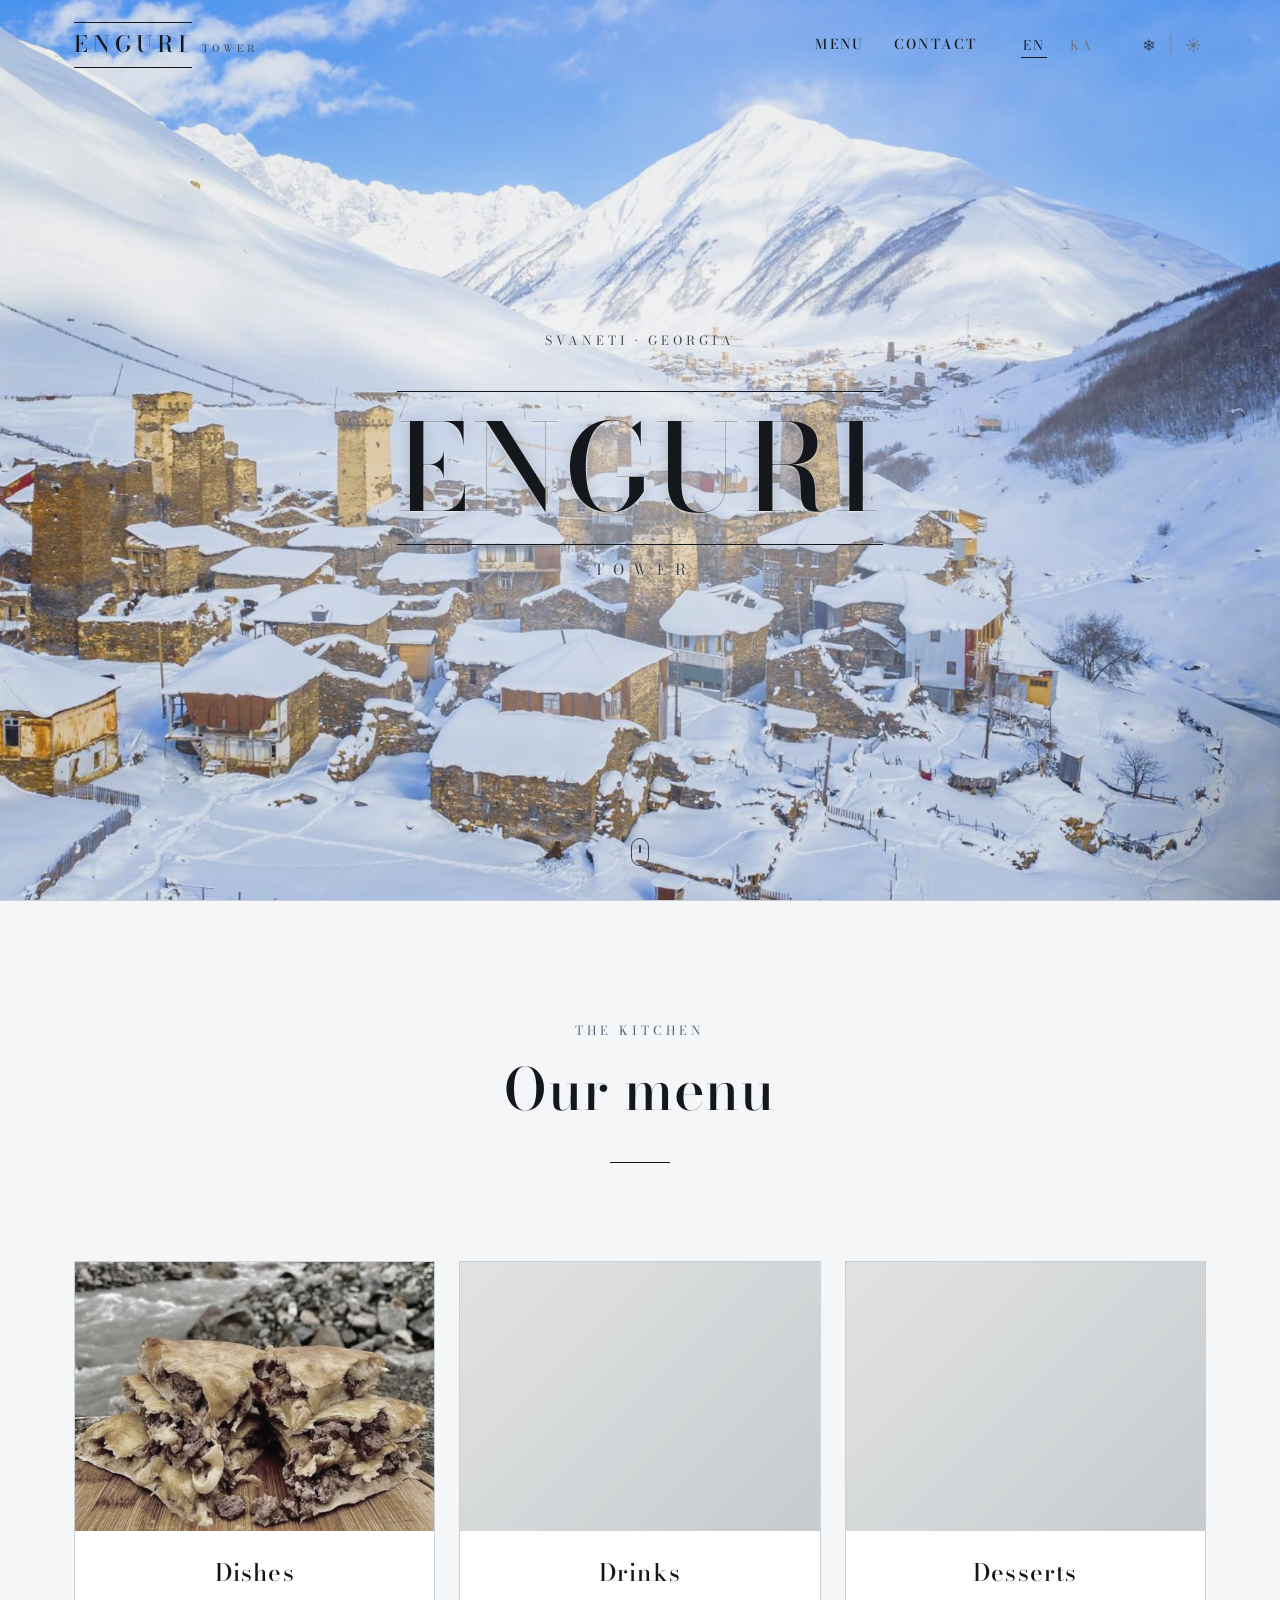
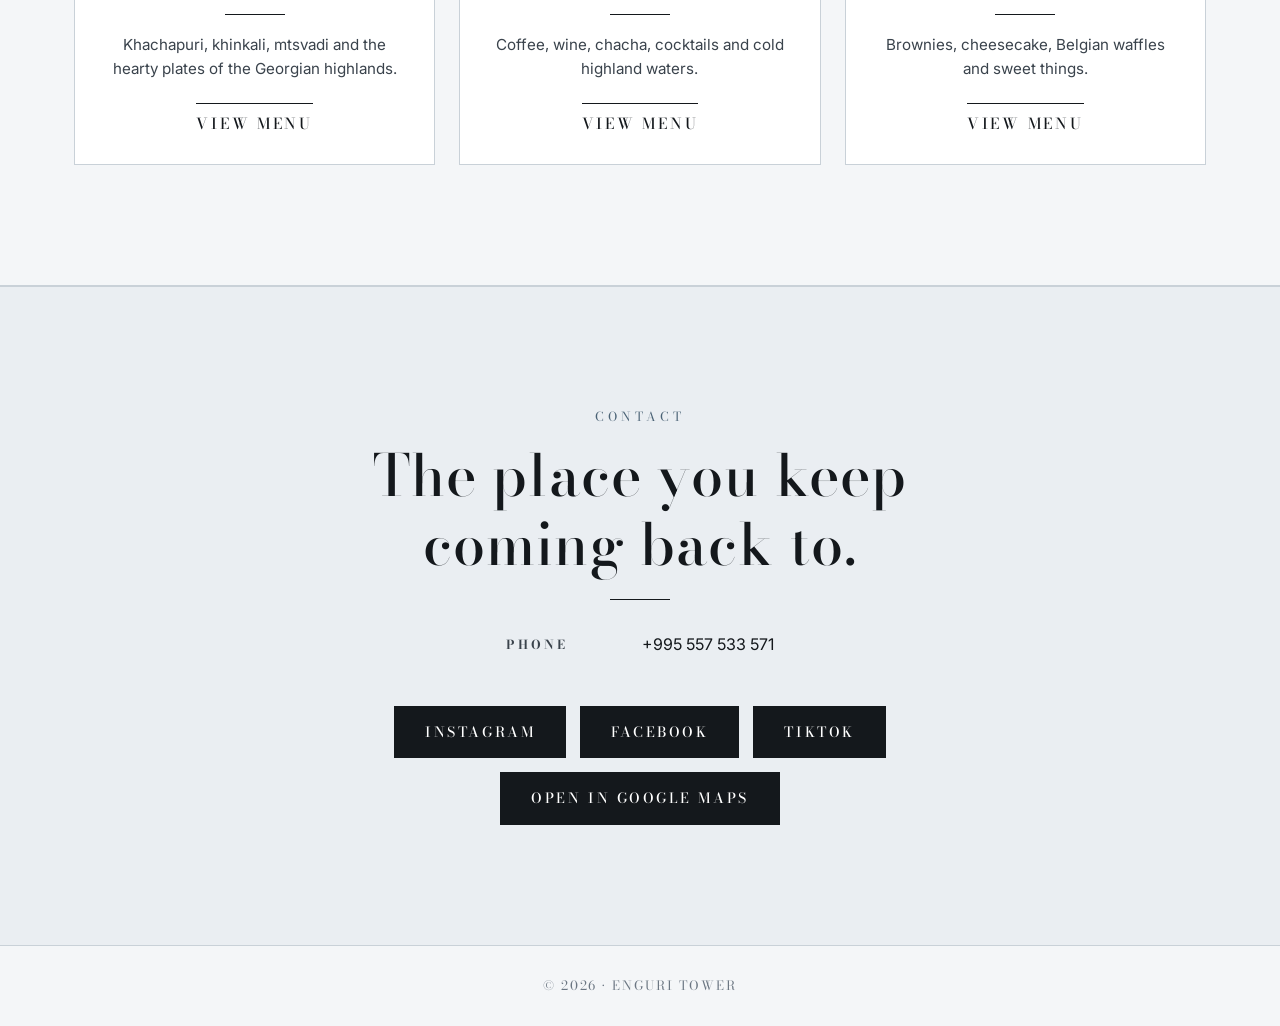
==== index.html @ 245239c9 "Add files via upload" ====
<!DOCTYPE html>
<html lang="en">
  <head>
    <meta charset="UTF-8" />
    <meta name="viewport" content="width=device-width, initial-scale=1.0" />
    <meta
      name="description"
      content="Enguri Tower - Cuisine of the Georgian highlands."
    />
    <title>Enguri Tower | Cuisine of the Highlands</title>
    <link rel="preconnect" href="https://fonts.googleapis.com" />
    <link rel="preconnect" href="https://fonts.gstatic.com" crossorigin />
    <link
      href="https://fonts.googleapis.com/css2?family=Bodoni+Moda:ital,wght@0,400;0,500;0,600;0,700;0,800;1,400&family=Inter:wght@300;400;500&family=Noto+Sans+Georgian:wght@300;400;500;600&display=swap"
      rel="stylesheet"
    />
    <link rel="stylesheet" href="styles.css" />
  </head>
  <body>
    <header class="navbar" id="navbar">
      <div class="nav-container">
        <a href="#home" class="brand">
          <span class="brand-name">ENGURI</span>
          <span class="brand-sub">TOWER</span>
        </a>

        <nav class="nav-links" id="navLinks">
          <a href="#menu">
            <span class="lang-en">Menu</span>
            <span class="lang-ka">მენიუ</span>
          </a>
          <a href="#contact">
            <span class="lang-en">Contact</span>
            <span class="lang-ka">კონტაქტი</span>
          </a>
          <div class="lang-toggle" role="group" aria-label="Language">
            <button class="lang-btn active" data-lang="en" aria-pressed="true">EN</button>
            <span class="lang-sep">|</span>
            <button class="lang-btn" data-lang="ka" aria-pressed="false">KA</button>
          </div>
          <div class="season-toggle" role="group" aria-label="Season">
            <button class="season-btn active" data-season="winter" aria-pressed="true" title="Winter" aria-label="Winter">&#10052;</button>
            <span class="lang-sep">|</span>
            <button class="season-btn" data-season="summer" aria-pressed="false" title="Summer" aria-label="Summer">&#9728;</button>
          </div>
        </nav>

        <button
          class="nav-toggle"
          id="navToggle"
          aria-label="Toggle navigation"
          aria-expanded="false"
        >
          <span></span>
          <span></span>
          <span></span>
        </button>
      </div>
    </header>

    <main>
      <section class="hero" id="home">
        <div class="hero-overlay"></div>
        <div class="snow-field" id="snowField" aria-hidden="true"></div>

        <div class="hero-content">
          <p class="eyebrow">
            <span class="lang-en">Svaneti &middot; Georgia</span>
            <span class="lang-ka">სვანეთი &middot; საქართველო</span>
          </p>
          <h1 class="hero-title">ENGURI</h1>
          <span class="hero-sub-label">TOWER</span>
        </div>
        <a href="#menu" class="scroll-indicator" aria-label="Scroll down">
          <span></span>
        </a>
      </section>

      <section class="menu" id="menu">
        <div class="container">
          <div class="section-head">
            <p class="section-eyebrow">
              <span class="lang-en">The Kitchen</span>
              <span class="lang-ka">სამზარეულო</span>
            </p>
            <h2 class="section-title">
              <span class="lang-en">Our menu</span>
              <span class="lang-ka">ჩვენი მენიუ</span>
            </h2>
            <span class="rule"></span>
          </div>

          <div class="dish-grid">
            <a class="dish-card dish-link" href="dishes.html">
              <div class="dish-image dish-dishes" aria-hidden="true"></div>
              <div class="dish-body">
                <h3>
                  <span class="lang-en">Dishes</span>
                  <span class="lang-ka">კერძები</span>
                </h3>
                <span class="rule"></span>
                <p>
                  <span class="lang-en">
                    Khachapuri, khinkali, mtsvadi and the hearty plates of the
                    Georgian highlands.
                  </span>
                  <span class="lang-ka">
                    ხაჭაპური, ხინკალი, მწვადი და ქართული მთიანეთის
                    გემრიელი კერძები.
                  </span>
                </p>
                <span class="dish-price">
                  <span class="lang-en">View Menu</span>
                  <span class="lang-ka">მენიუს ნახვა</span>
                </span>
              </div>
            </a>

            <a class="dish-card dish-link" href="drinks.html">
              <div class="dish-image dish-drinks" aria-hidden="true"></div>
              <div class="dish-body">
                <h3>
                  <span class="lang-en">Drinks</span>
                  <span class="lang-ka">სასმელები</span>
                </h3>
                <span class="rule"></span>
                <p>
                  <span class="lang-en">
                    Coffee, wine, chacha, cocktails and cold highland waters.
                  </span>
                  <span class="lang-ka">
                    ყავა, ღვინო, ჭაჭა, კოქტეილები და ცივი მთის წყლები.
                  </span>
                </p>
                <span class="dish-price">
                  <span class="lang-en">View Menu</span>
                  <span class="lang-ka">მენიუს ნახვა</span>
                </span>
              </div>
            </a>

            <a class="dish-card dish-link" href="desserts.html">
              <div class="dish-image dish-desserts" aria-hidden="true"></div>
              <div class="dish-body">
                <h3>
                  <span class="lang-en">Desserts</span>
                  <span class="lang-ka">დესერტები</span>
                </h3>
                <span class="rule"></span>
                <p>
                  <span class="lang-en">
                    Brownies, cheesecake, Belgian waffles and sweet things.
                  </span>
                  <span class="lang-ka">
                    ბრაუნი, ჩიზქეიქი, ბელგიური ვაფლი და ტკბილი საგანძური.
                  </span>
                </p>
                <span class="dish-price">
                  <span class="lang-en">View Menu</span>
                  <span class="lang-ka">მენიუს ნახვა</span>
                </span>
              </div>
            </a>
          </div>
        </div>
      </section>

      <section class="contact" id="contact">
        <div class="container">
          <div class="contact-info contact-centered">
            <p class="section-eyebrow">
              <span class="lang-en">Contact</span>
              <span class="lang-ka">კონტაქტი</span>
            </p>
            <h2 class="section-title">
              <span class="lang-en">The place you keep coming back to.</span>
              <span class="lang-ka">ადგილი, სადაც ყოველთვის ბრუნდები.</span>
            </h2>
            <span class="rule"></span>
            <ul class="contact-list">
              <li>
                <strong>
                  <span class="lang-en">Phone</span>
                  <span class="lang-ka">ტელეფონი</span>
                </strong>
                <a href="tel:+995557533571">+995 557 533 571</a>
              </li>
            </ul>
            <div class="contact-actions">
              <a
                href="https://www.instagram.com/ushguli_enguri_tower"
                target="_blank"
                rel="noopener"
                class="btn btn-primary"
              >Instagram</a>
              <a
                href="https://www.facebook.com/share/1EehbcJi3u/"
                target="_blank"
                rel="noopener"
                class="btn btn-primary"
              >Facebook</a>
              <a
                href="https://www.tiktok.com/@enguritower"
                target="_blank"
                rel="noopener"
                class="btn btn-primary"
              >TikTok</a>
              <a
                href="https://www.google.com/maps/place/Enguri+Tower/@42.9155616,43.0113449,17z/data=!4m6!3m5!1s0x405bb8790fb25a5d:0x3c9f4476089a1a04!8m2!3d42.9155616!4d43.0113449!16s%2Fg%2F11fxb3dl4j"
                target="_blank"
                rel="noopener"
                class="btn btn-primary"
              >
                <span class="lang-en">Open in Google Maps</span>
                <span class="lang-ka">Google Maps-ზე ნახვა</span>
              </a>
            </div>
          </div>
        </div>
      </section>
    </main>

    <footer class="footer footer-slim">
      <div class="container">
        <div class="footer-bottom">
          <p class="copy">&copy; <span id="year"></span> &middot; Enguri Tower</p>
        </div>
      </div>
    </footer>

    <script src="script.js"></script>
  </body>
</html>
---- styles.css ----
/* ======================================================
   Enguri Tower — Cuisine of the Georgian highlands
   Icy / minimal theme, Bodoni Moda display, Inter body
   ====================================================== */

:root {
  --bg: #f4f6f8;
  --bg-soft: #eaeef2;
  --snow: #ffffff;
  --ink: #14181c;
  --ink-soft: #3a434c;
  --muted: #6b7682;
  --line: #c9d1d8;
  --accent: #4a6275;
  --accent-strong: #2d3e4e;

  --font-display: "Bodoni Moda", "Didot", "Playfair Display",
    Georgia, serif;
  --font-sans: "Inter", system-ui, -apple-system, "Segoe UI", Roboto,
    sans-serif;

  --max-width: 1180px;
  --transition: 0.35s cubic-bezier(0.4, 0, 0.2, 1);
}

/* ---------- Seasonal theme: summer ---------- */
html[data-season="summer"] {
  --bg: #fbf7f2;
  --bg-soft: #f3ead6;
  --ink: #241a14;
  --ink-soft: #4a3a2e;
  --muted: #8a7865;
  --line: #e2d3c1;
  --accent: #c4855a;
  --accent-strong: #8a4a2a;
}

html[data-season="summer"] .hero::before {
  background-image: url("ushguli_Summer.webp");
  filter: saturate(1.4) contrast(1.08) brightness(0.94);
}

html[data-season="summer"] .hero-overlay {
  background: radial-gradient(
    ellipse at center,
    rgba(251, 237, 217, 0.55) 0%,
    rgba(251, 237, 217, 0.1) 70%
  );
}

html[data-season="summer"] .navbar.scrolled {
  background-color: rgba(251, 247, 242, 0.92);
}

html[data-season="summer"] .snow-field {
  display: none;
}

html[data-season="summer"] .dish-image {
  filter: grayscale(20%) contrast(1) saturate(1.05);
}

html[data-season="summer"] .hero-title {
  text-shadow: 0 1px 2px rgba(255, 248, 235, 0.7),
    0 2px 14px rgba(36, 26, 20, 0.2);
}

html[data-season="summer"] .eyebrow,
html[data-season="summer"] .hero-sub-label,
html[data-season="summer"] .hero-subtitle {
  text-shadow: 0 1px 2px rgba(255, 248, 235, 0.75);
}

/* ---------- Base ---------- */
*,
*::before,
*::after {
  box-sizing: border-box;
}

html {
  scroll-behavior: smooth;
  -webkit-text-size-adjust: 100%;
  text-size-adjust: 100%;
}

body {
  margin: 0;
  font-family: var(--font-sans);
  font-size: 16px;
  line-height: 1.6;
  color: var(--ink);
  background-color: var(--bg);
  -webkit-font-smoothing: antialiased;
  -moz-osx-font-smoothing: grayscale;
  overflow-x: hidden;
}

a {
  color: inherit;
  text-decoration: none;
  transition: color var(--transition);
}

img {
  max-width: 100%;
  display: block;
}

button {
  font-family: inherit;
  background: none;
  color: inherit;
}

h1,
h2,
h3,
h4 {
  font-family: var(--font-display);
  font-weight: 500;
  line-height: 1.2;
  margin: 0;
}

p {
  margin: 0 0 1em;
}

ul {
  margin: 0;
  padding: 0;
  list-style: none;
}

.container {
  width: 100%;
  max-width: var(--max-width);
  margin: 0 auto;
  padding: 0 24px;
}

/* ---------- Buttons ---------- */
.btn {
  position: relative;
  display: inline-flex;
  align-items: center;
  justify-content: center;
  gap: 10px;
  padding: 14px 30px;
  font-family: var(--font-display);
  font-size: 0.88rem;
  font-weight: 500;
  letter-spacing: 0.18em;
  text-transform: uppercase;
  border-radius: 0;
  border: 1px solid var(--ink);
  cursor: pointer;
  overflow: hidden;
  isolation: isolate;
  transition: color 0.45s cubic-bezier(0.65, 0, 0.35, 1),
    border-color 0.45s cubic-bezier(0.65, 0, 0.35, 1);
}

.btn::before {
  content: "";
  position: absolute;
  inset: 0;
  z-index: -1;
  transform: translateY(101%);
  transition: transform 0.55s cubic-bezier(0.65, 0, 0.35, 1);
}

.btn:hover::before {
  transform: translateY(0);
}

.btn:focus-visible {
  outline: 2px solid var(--accent);
  outline-offset: 3px;
}

.btn-primary {
  background-color: var(--ink);
  color: var(--snow);
}
.btn-primary::before {
  background-color: var(--accent-strong);
}
.btn-primary:hover {
  color: var(--snow);
  border-color: var(--accent-strong);
}

.btn-ghost {
  background-color: transparent;
  color: var(--ink);
}
.btn-ghost::before {
  background-color: var(--ink);
}
.btn-ghost:hover {
  color: var(--snow);
}

/* ---------- Rules (thin lines like the logo) ---------- */
.rule {
  display: inline-block;
  width: 60px;
  height: 1px;
  background-color: var(--ink);
  margin: 18px auto;
}

/* ---------- Navbar ---------- */
.navbar {
  position: fixed;
  top: 0;
  left: 0;
  width: 100%;
  z-index: 100;
  padding: 22px 0;
  background-color: rgba(244, 246, 248, 0);
  border-bottom: 1px solid transparent;
  transition: background-color var(--transition),
    border-color var(--transition), padding var(--transition);
}

.navbar.scrolled {
  padding: 14px 0;
  background-color: rgba(244, 246, 248, 0.92);
  backdrop-filter: blur(8px);
  border-bottom-color: var(--line);
}

.nav-container {
  width: 100%;
  max-width: var(--max-width);
  margin: 0 auto;
  padding: 0 24px;
  display: flex;
  align-items: center;
  justify-content: space-between;
  gap: 20px;
}

.brand {
  display: inline-flex;
  align-items: baseline;
  gap: 6px;
}

.brand-name {
  font-family: var(--font-display);
  font-size: 1.4rem;
  font-weight: 500;
  letter-spacing: 0.22em;
  padding: 4px 0;
  border-top: 1px solid var(--ink);
  border-bottom: 1px solid var(--ink);
}

.brand-sub {
  font-family: var(--font-display);
  font-size: 0.62rem;
  font-weight: 400;
  letter-spacing: 0.4em;
  padding-left: 0.4em;
  color: var(--ink-soft);
}

.nav-links {
  display: flex;
  align-items: center;
  gap: 30px;
}

.nav-links a {
  font-family: var(--font-display);
  font-size: 0.85rem;
  font-weight: 500;
  letter-spacing: 0.16em;
  text-transform: uppercase;
  color: var(--ink);
  position: relative;
}

.nav-links a:not(.nav-cta)::after {
  content: "";
  position: absolute;
  bottom: -6px;
  left: 0;
  width: 0;
  height: 1px;
  background-color: var(--ink);
  transition: width var(--transition);
}

.nav-links a:not(.nav-cta):hover::after {
  width: 100%;
}

/* ---------- Language toggle ---------- */
.lang-ka {
  display: none;
}

html[lang="ka"] .lang-en {
  display: none;
}

html[lang="ka"] .lang-ka {
  display: revert;
}

html[lang="ka"] body {
  font-family: "Noto Sans Georgian", "BPG Arial", "Sylfaen",
    "Segoe UI", system-ui, -apple-system, sans-serif;
}

html[lang="ka"] .brand-name,
html[lang="ka"] .hero-title,
html[lang="ka"] .hero-sub-label {
  font-family: var(--font-display);
}

.lang-toggle {
  display: inline-flex;
  align-items: center;
  gap: 8px;
  font-family: var(--font-display);
  font-size: 0.82rem;
  letter-spacing: 0.14em;
  text-transform: uppercase;
  margin-left: 14px;
}

.lang-btn {
  background: none;
  border: none;
  padding: 4px 2px;
  color: var(--muted);
  cursor: pointer;
  font-family: inherit;
  font-size: inherit;
  letter-spacing: inherit;
  text-transform: inherit;
  transition: color var(--transition);
}

.lang-btn:hover {
  color: var(--ink);
}

.lang-btn.active {
  color: var(--ink);
  border-bottom: 1px solid var(--ink);
  padding-bottom: 2px;
}

.lang-sep {
  color: var(--muted);
  opacity: 0.5;
}

/* ---------- Season toggle (Winter / Summer) ---------- */
.season-toggle {
  display: inline-flex;
  align-items: center;
  gap: 8px;
  margin-left: 14px;
}

.season-btn {
  background: none;
  border: none;
  padding: 2px 4px;
  font-size: 1rem;
  line-height: 1;
  color: var(--muted);
  cursor: pointer;
  transition: color var(--transition), transform var(--transition);
}

.season-btn:hover {
  color: var(--ink);
  transform: translateY(-1px);
}

.season-btn.active {
  color: var(--accent-strong);
}

.nav-toggle {
  display: none;
  flex-direction: column;
  gap: 5px;
  padding: 6px;
}
.nav-toggle span {
  display: block;
  width: 26px;
  height: 2px;
  background-color: var(--ink);
  transition: transform var(--transition), opacity var(--transition);
}
.nav-toggle.open span:nth-child(1) {
  transform: translateY(7px) rotate(45deg);
}
.nav-toggle.open span:nth-child(2) {
  opacity: 0;
}
.nav-toggle.open span:nth-child(3) {
  transform: translateY(-7px) rotate(-45deg);
}

/* ---------- Hero ---------- */
.hero {
  position: relative;
  min-height: 100vh;
  min-height: 100svh;
  display: flex;
  align-items: center;
  justify-content: center;
  text-align: center;
  padding: 140px 24px 100px;
  background-color: var(--bg);
  overflow: hidden;
  color: var(--ink);
}

.hero::before {
  content: "";
  position: absolute;
  inset: 0;
  background-image: url("ushgli_Winter.webp");
  background-size: cover;
  background-position: center;
  background-attachment: fixed;
  filter: saturate(1.3) contrast(1.08) brightness(0.92);
  z-index: 0;
}

.hero-overlay {
  position: absolute;
  inset: 0;
  background: radial-gradient(
    ellipse at center,
    rgba(244, 246, 248, 0.6) 0%,
    rgba(244, 246, 248, 0.12) 70%
  );
  pointer-events: none;
  z-index: 1;
}

.snow-field {
  position: absolute;
  inset: 0;
  pointer-events: none;
  z-index: 2;
  overflow: hidden;
}

.snow-flake {
  position: absolute;
  top: -10%;
  color: rgba(255, 255, 255, 0.9);
  text-shadow: 0 0 4px rgba(255, 255, 255, 0.6);
  animation-name: snow-fall;
  animation-timing-function: linear;
  animation-iteration-count: infinite;
}

@keyframes snow-fall {
  0% {
    transform: translateY(-10%) translateX(0);
    opacity: 0;
  }
  10% {
    opacity: 1;
  }
  90% {
    opacity: 1;
  }
  100% {
    transform: translateY(110vh) translateX(40px);
    opacity: 0;
  }
}

.hero-content {
  position: relative;
  z-index: 3;
  max-width: 820px;
  animation: fadeUp 1.1s ease both;
}

@keyframes fadeUp {
  from {
    opacity: 0;
    transform: translateY(20px);
  }
  to {
    opacity: 1;
    transform: translateY(0);
  }
}

.eyebrow {
  display: inline-block;
  font-family: var(--font-display);
  font-size: 0.78rem;
  letter-spacing: 0.32em;
  text-transform: uppercase;
  color: var(--ink-soft);
  margin-bottom: 28px;
  text-shadow: 0 1px 2px rgba(255, 255, 255, 0.7);
}

.hero-title {
  font-family: var(--font-display);
  font-size: clamp(3.6rem, 9.5vw, 7.5rem);
  font-weight: 500;
  line-height: 1;
  letter-spacing: 0.04em;
  margin: 12px 0;
  padding: 16px 0;
  border-top: 1px solid var(--ink);
  border-bottom: 1px solid var(--ink);
  text-transform: uppercase;
  text-shadow: 0 1px 2px rgba(255, 255, 255, 0.7),
    0 2px 14px rgba(20, 24, 28, 0.18);
}

.hero-sub-label {
  display: inline-block;
  font-family: var(--font-display);
  font-size: 0.95rem;
  letter-spacing: 0.6em;
  padding-left: 0.6em;
  margin-bottom: 30px;
  color: var(--ink-soft);
  text-shadow: 0 1px 2px rgba(255, 255, 255, 0.7);
}

.hero-subtitle {
  font-size: 1.05rem;
  color: var(--ink-soft);
  max-width: 560px;
  margin: 10px auto 44px;
  text-shadow: 0 1px 2px rgba(255, 255, 255, 0.7);
}

.scroll-indicator {
  position: absolute;
  bottom: 34px;
  left: 50%;
  transform: translateX(-50%);
  width: 18px;
  height: 28px;
  border: 1px solid var(--ink-soft);
  border-radius: 12px;
  display: flex;
  justify-content: center;
  padding-top: 6px;
  z-index: 3;
}
.scroll-indicator span {
  width: 2px;
  height: 8px;
  background-color: var(--ink-soft);
  border-radius: 2px;
  animation: scroll-dot 2s ease-in-out infinite;
}
@keyframes scroll-dot {
  0%,
  100% {
    transform: translateY(0);
    opacity: 0.3;
  }
  50% {
    transform: translateY(8px);
    opacity: 1;
  }
}

/* ---------- Sections ---------- */
section {
  padding: 120px 0;
}

.section-head {
  text-align: center;
  margin-bottom: 72px;
}

.section-eyebrow {
  font-family: var(--font-display);
  font-size: 0.78rem;
  letter-spacing: 0.32em;
  text-transform: uppercase;
  color: var(--accent);
  margin-bottom: 14px;
}

.section-title {
  font-size: clamp(2.4rem, 4.8vw, 3.6rem);
  margin-bottom: 20px;
  letter-spacing: 0.02em;
  text-transform: none;
}

/* ---------- Menu (home) ---------- */
.menu {
  background-color: var(--bg);
  border-top: 1px solid var(--line);
  border-bottom: 1px solid var(--line);
}

.dish-grid {
  display: grid;
  grid-template-columns: repeat(3, 1fr);
  gap: 24px;
}

.dish-card {
  display: flex;
  flex-direction: column;
  background-color: var(--snow);
  border: 1px solid var(--line);
  transition: transform var(--transition), border-color var(--transition);
}

.dish-card:hover {
  border-color: var(--ink);
  transform: translateY(-4px);
}

.dish-image {
  aspect-ratio: 4 / 3;
  background-size: cover;
  background-position: center;
  filter: grayscale(65%) contrast(0.95);
  transition: filter var(--transition);
}

.dish-card:hover .dish-image {
  filter: grayscale(0%) contrast(1);
}

.dish-dishes {
  background-image: url("dishes.jpeg"),
    linear-gradient(160deg, #e3e8ec, #c7d0d7);
  background-position: center 100%;
}
.dish-drinks {
  background-image: url("https://images.unsplash.com/photo-1510812431401-41d2bd2722f3?auto=format&fit=crop&w=1000&q=80"),
    linear-gradient(135deg, #e3e8ec, #c7d0d7);
}
.dish-desserts {
  background-image: url("https://images.unsplash.com/photo-1587314168485-3236d6710814?auto=format&fit=crop&w=1000&q=80"),
    linear-gradient(135deg, #e3e8ec, #c7d0d7);
}

.dish-link {
  text-decoration: none;
  color: inherit;
}

.dish-body {
  padding: 28px;
  display: flex;
  flex-direction: column;
  flex: 1;
  align-items: center;
  text-align: center;
}

.dish-body h3 {
  font-size: 1.5rem;
  letter-spacing: 0.05em;
  margin-bottom: 8px;
}

.dish-body p {
  color: var(--ink-soft);
  font-size: 0.95rem;
  min-height: 3.6em;
}

.dish-price {
  display: inline-block;
  color: var(--ink);
  font-family: var(--font-display);
  font-weight: 500;
  letter-spacing: 0.18em;
  font-size: 0.95rem;
  text-transform: uppercase;
  border-top: 1px solid var(--ink);
  padding-top: 8px;
}

/* ---------- Contact ---------- */
.contact {
  background-color: var(--bg-soft);
  border-top: 1px solid var(--line);
}

.contact-centered {
  max-width: 720px;
  margin: 0 auto;
  text-align: center;
}

.contact-centered .rule {
  display: block;
  margin: 18px auto 32px;
}

.contact-list {
  display: grid;
  gap: 18px;
  margin: 30px 0 34px;
  padding: 0;
  list-style: none;
}

.contact-list li {
  display: grid;
  grid-template-columns: 120px 1fr;
  gap: 16px;
  align-items: center;
  justify-content: center;
  max-width: 420px;
  margin: 0 auto;
  padding-bottom: 14px;
  border-bottom: 1px solid var(--line);
}

.contact-list li:last-child {
  border-bottom: none;
}

.contact-list strong {
  font-family: var(--font-display);
  font-size: 0.78rem;
  letter-spacing: 0.24em;
  text-transform: uppercase;
  color: var(--ink-soft);
  text-align: left;
}

.contact-list a {
  color: var(--ink);
  text-align: left;
  font-size: 1rem;
}

.contact-list a:hover {
  color: var(--accent-strong);
}

.contact-actions {
  display: flex;
  flex-wrap: wrap;
  justify-content: center;
  gap: 14px;
  margin-top: 8px;
}

/* ---------- Footer ---------- */
.footer {
  background-color: var(--bg);
  padding: 30px 0;
  border-top: 1px solid var(--line);
}

.footer-slim {
  padding: 30px 0;
}

.footer-bottom {
  display: flex;
  align-items: center;
  justify-content: center;
  gap: 20px;
  flex-wrap: wrap;
  font-family: var(--font-display);
  text-transform: uppercase;
}

.footer-bottom .copy {
  color: var(--muted);
  font-size: 0.8rem;
  letter-spacing: 0.15em;
  margin: 0;
}

/* ---------- Sub-page (category menu) styles ---------- */
.page-header {
  padding: 160px 24px 80px;
  text-align: center;
  background-color: var(--bg-soft);
  border-bottom: 1px solid var(--line);
}

.page-header .eyebrow {
  color: var(--accent);
}

.page-header-title {
  font-family: var(--font-display);
  font-size: clamp(3rem, 7.5vw, 5.5rem);
  font-weight: 500;
  letter-spacing: 0.06em;
  text-transform: uppercase;
  margin: 12px 0;
  padding: 16px 0;
  border-top: 1px solid var(--ink);
  border-bottom: 1px solid var(--ink);
  display: inline-block;
}

.menu-page {
  padding: 80px 0 120px;
}

.menu-group {
  margin-bottom: 70px;
}

.menu-group:last-of-type {
  margin-bottom: 40px;
}

.menu-group-title {
  font-family: var(--font-display);
  font-size: 0.95rem;
  font-weight: 500;
  letter-spacing: 0.28em;
  text-transform: uppercase;
  color: var(--accent);
  text-align: center;
  margin: 0 auto 34px;
  padding-bottom: 12px;
  border-bottom: 1px solid var(--line);
  max-width: 760px;
}

.menu-list {
  max-width: 760px;
  margin: 0 auto;
  list-style: none;
  padding: 0;
}

.menu-item {
  padding: 14px 0;
  border-bottom: 1px dashed var(--line);
}

.menu-item:last-child {
  border-bottom: none;
}

.menu-item-head {
  display: flex;
  align-items: baseline;
  gap: 14px;
  margin-bottom: 8px;
}

.menu-item-name {
  font-family: var(--font-display);
  font-size: 1.3rem;
  font-weight: 500;
  letter-spacing: 0.06em;
  text-transform: uppercase;
  color: var(--ink);
  white-space: nowrap;
}

.menu-item-dots {
  flex: 1;
  border-bottom: 1px dashed var(--line);
  transform: translateY(-4px);
}

.menu-item-price {
  font-family: var(--font-display);
  font-size: 1rem;
  font-weight: 500;
  letter-spacing: 0.12em;
  color: var(--ink);
  white-space: nowrap;
}

.menu-item-desc {
  color: var(--ink-soft);
  font-size: 0.98rem;
  margin: 0;
  padding-right: 40px;
}

.back-wrap {
  text-align: center;
}

.back-link {
  display: inline-flex;
  align-items: center;
  gap: 10px;
  margin-top: 60px;
  font-family: var(--font-display);
  font-size: 0.88rem;
  letter-spacing: 0.18em;
  text-transform: uppercase;
  color: var(--ink);
  padding: 10px 22px;
  border: 1px solid var(--ink);
  transition: background-color var(--transition), color var(--transition);
}

.back-link:hover {
  background-color: var(--ink);
  color: var(--snow);
}

/* ---------- Reveal-on-scroll ---------- */
.reveal {
  opacity: 0;
  transform: translateY(30px);
  transition: opacity 0.9s ease, transform 0.9s ease;
}
.reveal.visible {
  opacity: 1;
  transform: translateY(0);
}

/* ---------- Responsive ---------- */
@media (max-width: 900px) {
  .dish-grid {
    grid-template-columns: 1fr;
  }
}

@media (max-width: 768px) {
  .container,
  .nav-container {
    padding: 0 20px;
  }

  .nav-toggle {
    display: flex;
  }

  .nav-links {
    position: fixed;
    top: 0;
    right: 0;
    height: 100vh;
    height: 100svh;
    width: 82%;
    max-width: 340px;
    background-color: var(--snow);
    border-left: 1px solid var(--line);
    flex-direction: column;
    justify-content: center;
    align-items: flex-start;
    padding: 40px 32px;
    gap: 22px;
    transform: translateX(100%);
    transition: transform var(--transition);
    overflow-y: auto;
  }

  .nav-links.open {
    transform: translateX(0);
  }

  .nav-links a {
    font-size: 1rem;
  }

  .lang-toggle {
    margin-left: 0;
    margin-top: 20px;
    border-top: 1px solid var(--line);
    padding-top: 20px;
    width: 100%;
  }

  .season-toggle {
    margin-left: 0;
    margin-top: 12px;
    width: 100%;
  }

  .brand-name {
    font-size: 1.2rem;
    letter-spacing: 0.18em;
  }

  .brand-sub {
    font-size: 0.55rem;
    letter-spacing: 0.32em;
  }

  .hero {
    padding: 120px 20px 90px;
    background-attachment: scroll;
  }

  .hero::before {
    background-attachment: scroll;
  }

  .hero-title {
    letter-spacing: 0.03em;
    padding: 12px 0;
    margin: 8px 0;
  }

  .hero-sub-label {
    letter-spacing: 0.4em;
    padding-left: 0.4em;
    font-size: 0.85rem;
    margin-bottom: 20px;
  }

  .eyebrow {
    letter-spacing: 0.24em;
    margin-bottom: 20px;
  }

  section {
    padding: 70px 0;
  }

  .section-head {
    margin-bottom: 48px;
  }

  .dish-body {
    padding: 22px;
  }

  .dish-body h3 {
    font-size: 1.35rem;
  }

  .dish-body p {
    min-height: 0;
  }

  .contact-list li {
    grid-template-columns: 1fr;
    gap: 4px;
    text-align: center;
  }

  .contact-list strong,
  .contact-list a {
    text-align: center;
  }

  .contact-actions {
    flex-direction: column;
    align-items: stretch;
    gap: 12px;
  }

  .contact-actions .btn {
    width: 100%;
  }

  .page-header {
    padding: 120px 20px 60px;
  }

  .page-header-title {
    padding: 12px 0;
  }

  .menu-page {
    padding: 60px 0 90px;
  }

  .menu-group {
    margin-bottom: 50px;
  }

  .menu-group-title {
    letter-spacing: 0.22em;
    margin-bottom: 24px;
  }

  .menu-item-head {
    flex-wrap: wrap;
  }

  .menu-item-dots {
    display: none;
  }

  .menu-item-name {
    white-space: normal;
    font-size: 1.1rem;
  }

  .menu-item-desc {
    padding-right: 0;
  }

  .back-link {
    margin-top: 40px;
  }
}

@media (max-width: 480px) {
  .container,
  .nav-container {
    padding: 0 16px;
  }

  .navbar {
    padding: 16px 0;
  }

  .navbar.scrolled {
    padding: 10px 0;
  }

  .brand-name {
    font-size: 1.05rem;
    letter-spacing: 0.16em;
  }

  .brand-sub {
    font-size: 0.5rem;
    letter-spacing: 0.28em;
  }

  .hero {
    padding: 100px 16px 80px;
  }

  .hero-title {
    font-size: clamp(2.6rem, 13.5vw, 4rem);
    letter-spacing: 0.02em;
    padding: 10px 0;
  }

  .hero-sub-label {
    letter-spacing: 0.32em;
    padding-left: 0.32em;
    font-size: 0.78rem;
  }

  .eyebrow {
    font-size: 0.72rem;
    letter-spacing: 0.2em;
  }

  .section-title {
    font-size: clamp(1.8rem, 7vw, 2.3rem);
  }

  .page-header {
    padding: 110px 16px 50px;
  }

  .page-header-title {
    font-size: clamp(2.2rem, 10vw, 3rem);
    letter-spacing: 0.04em;
    padding: 10px 0;
  }

  .btn {
    padding: 13px 22px;
    font-size: 0.8rem;
    letter-spacing: 0.14em;
  }

  .dish-body {
    padding: 20px;
  }

  .menu-item-name {
    font-size: 1rem;
    letter-spacing: 0.04em;
  }

  .menu-item-price {
    font-size: 0.95rem;
  }

  .menu-item-desc {
    font-size: 0.9rem;
  }

  .scroll-indicator {
    bottom: 22px;
  }
}

@media (prefers-reduced-motion: reduce) {
  *,
  *::before,
  *::after {
    animation-duration: 0.01ms !important;
    animation-iteration-count: 1 !important;
    transition-duration: 0.01ms !important;
    scroll-behavior: auto !important;
  }

  .snow-flake {
    display: none;
  }
}
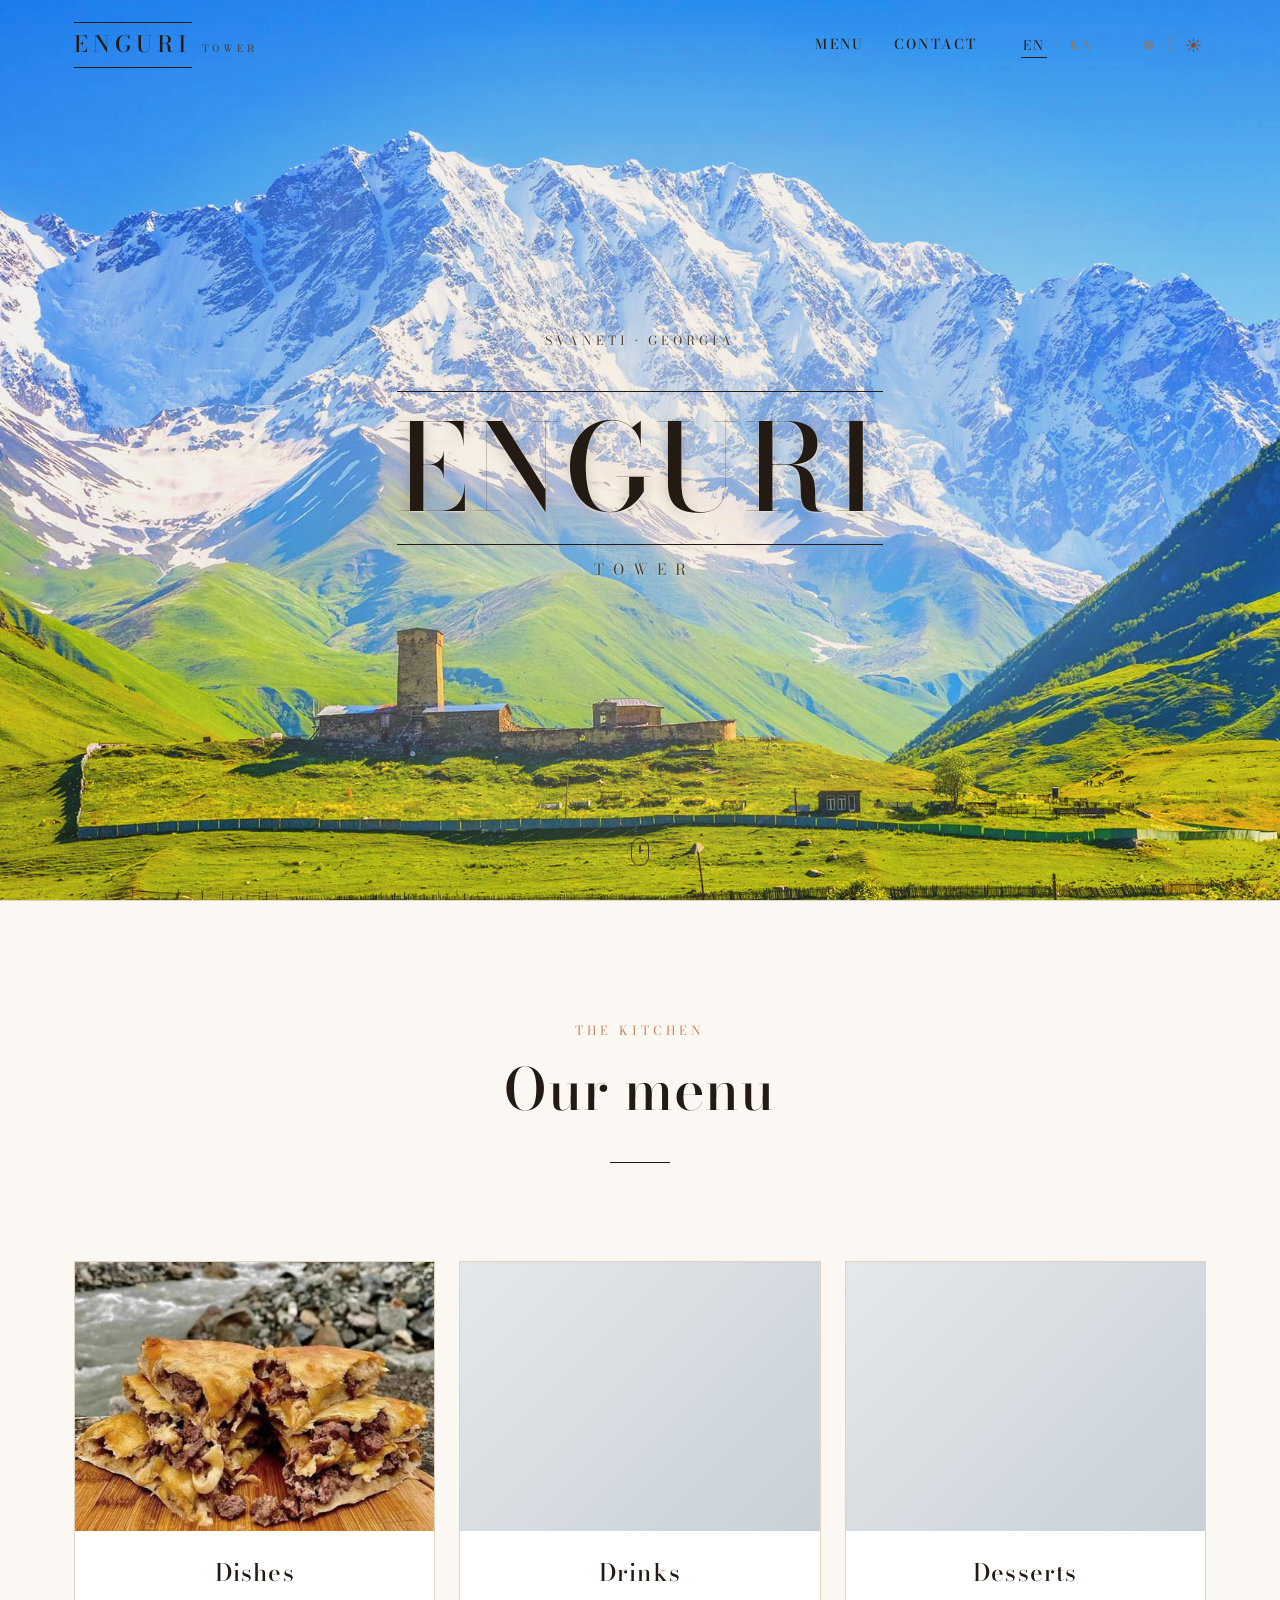
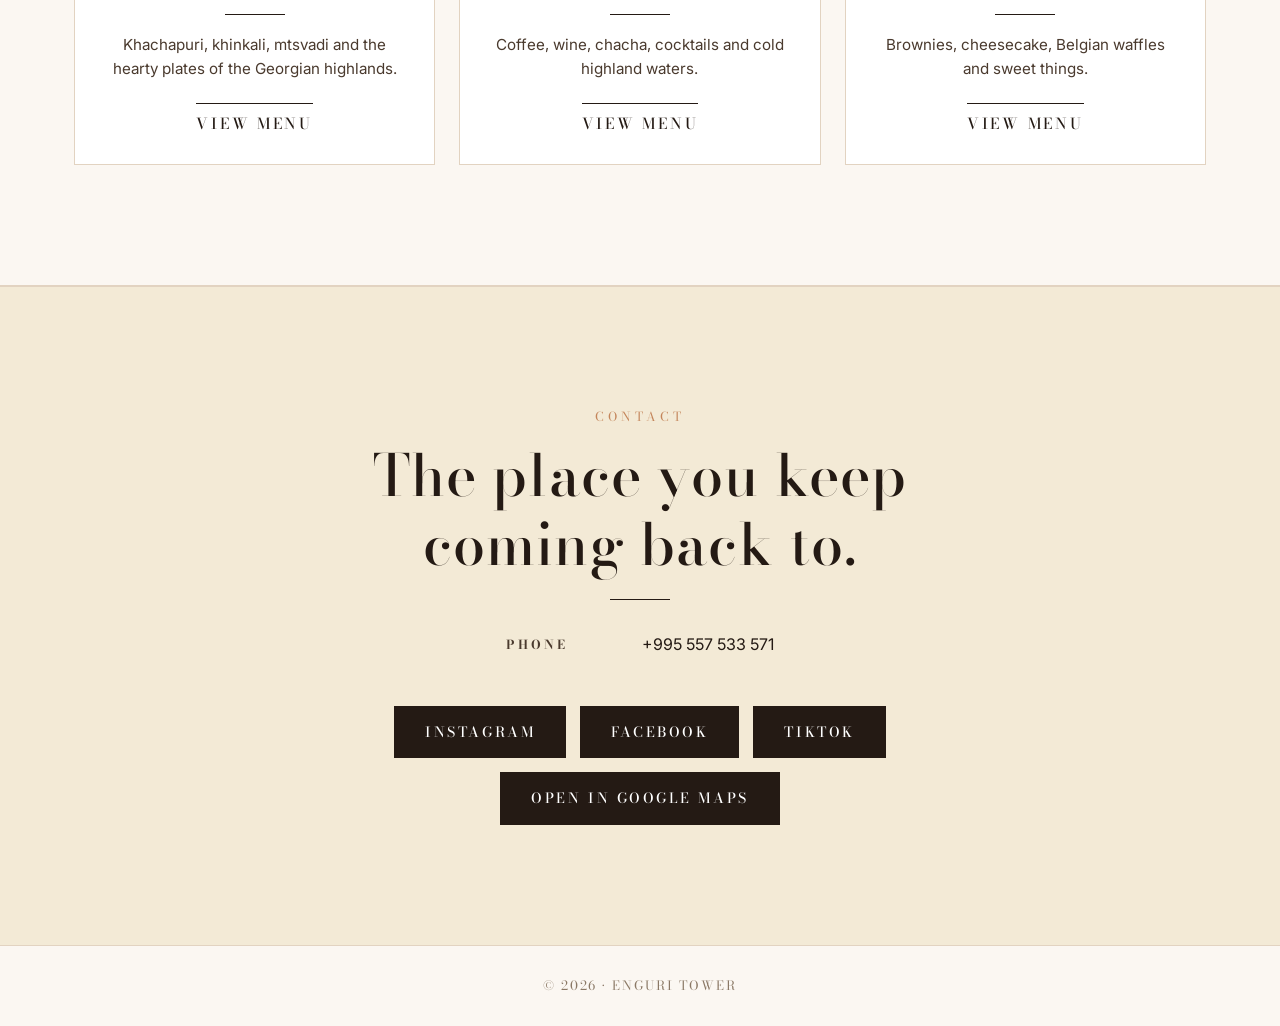
==== commit 77665559: "Add files via upload" ====
--- a/index.html
+++ b/index.html
@@ -39,9 +39,9 @@
             <button class="lang-btn" data-lang="ka" aria-pressed="false">KA</button>
           </div>
           <div class="season-toggle" role="group" aria-label="Season">
-            <button class="season-btn active" data-season="winter" aria-pressed="true" title="Winter" aria-label="Winter">&#10052;</button>
+            <button class="season-btn" data-season="winter" aria-pressed="false" title="Winter" aria-label="Winter">&#10052;</button>
             <span class="lang-sep">|</span>
-            <button class="season-btn" data-season="summer" aria-pressed="false" title="Summer" aria-label="Summer">&#9728;</button>
+            <button class="season-btn active" data-season="summer" aria-pressed="true" title="Summer" aria-label="Summer">&#9728;</button>
           </div>
         </nav>
 
--- a/styles.css
+++ b/styles.css
@@ -433,7 +433,7 @@
   content: "";
   position: absolute;
   inset: 0;
-  background-image: url("ushgli_Winter.webp");
+  background-image: url("ushguli_Summer.webp");
   background-size: cover;
   background-position: center;
   background-attachment: fixed;
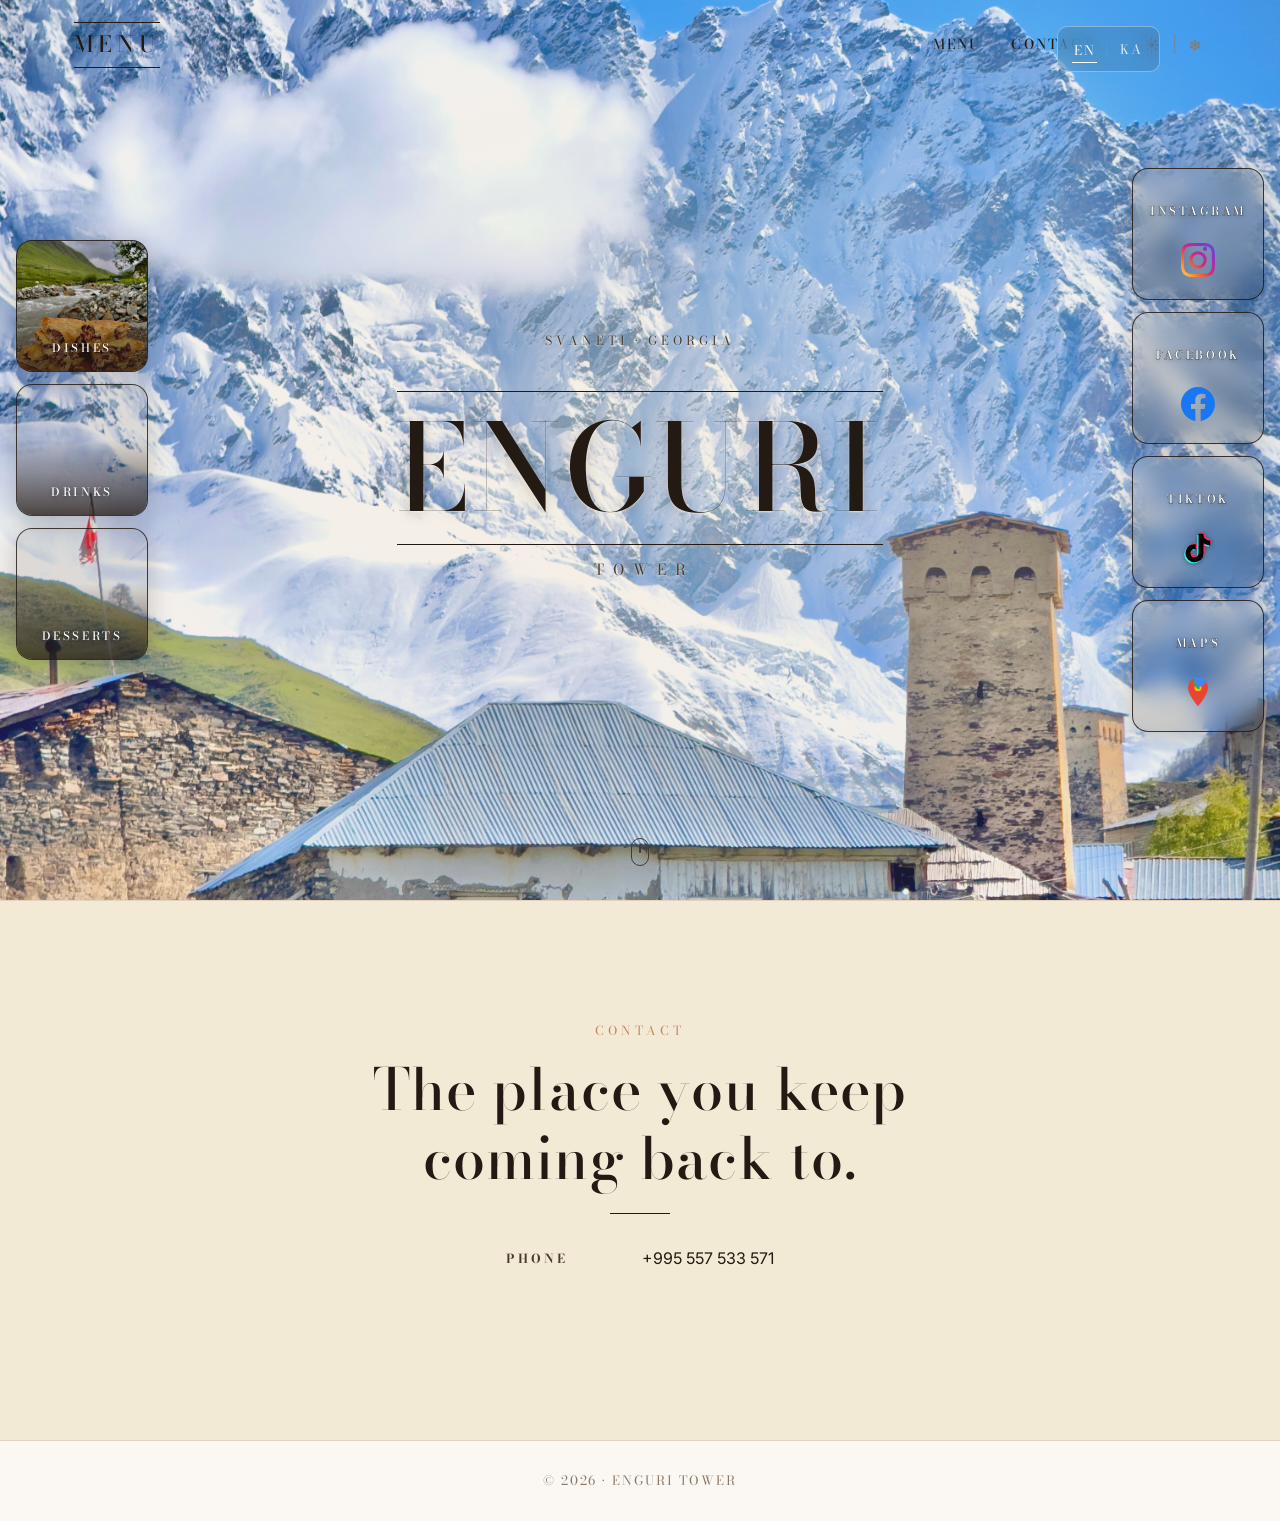
==== commit 55efb52c: "Add files via upload" ====
--- a/index.html
+++ b/index.html
@@ -1,5 +1,5 @@
 <!DOCTYPE html>
-<html lang="en">
+<html lang="en" data-season="summer">
   <head>
     <meta charset="UTF-8" />
     <meta name="viewport" content="width=device-width, initial-scale=1.0" />
@@ -20,8 +20,10 @@
     <header class="navbar" id="navbar">
       <div class="nav-container">
         <a href="#home" class="brand">
-          <span class="brand-name">ENGURI</span>
-          <span class="brand-sub">TOWER</span>
+          <span class="brand-name">
+            <span class="lang-en">MENU</span>
+            <span class="lang-ka">მენიუ</span>
+          </span>
         </a>
 
         <nav class="nav-links" id="navLinks">
@@ -33,15 +35,10 @@
             <span class="lang-en">Contact</span>
             <span class="lang-ka">კონტაქტი</span>
           </a>
-          <div class="lang-toggle" role="group" aria-label="Language">
-            <button class="lang-btn active" data-lang="en" aria-pressed="true">EN</button>
+          <div class="season-toggle" role="group" aria-label="Season">
+            <button class="season-btn active" data-season="summer" aria-pressed="true" title="Summer" aria-label="Summer">&#9728;</button>
             <span class="lang-sep">|</span>
-            <button class="lang-btn" data-lang="ka" aria-pressed="false">KA</button>
-          </div>
-          <div class="season-toggle" role="group" aria-label="Season">
             <button class="season-btn" data-season="winter" aria-pressed="false" title="Winter" aria-label="Winter">&#10052;</button>
-            <span class="lang-sep">|</span>
-            <button class="season-btn active" data-season="summer" aria-pressed="true" title="Summer" aria-label="Summer">&#9728;</button>
           </div>
         </nav>
 
@@ -55,6 +52,12 @@
           <span></span>
           <span></span>
         </button>
+      </div>
+
+      <div class="hero-lang-toggle lang-toggle" role="group" aria-label="Language">
+        <button type="button" class="lang-btn active" data-lang="en" aria-pressed="true">EN</button>
+        <span class="lang-sep">|</span>
+        <button type="button" class="lang-btn" data-lang="ka" aria-pressed="false">KA</button>
       </div>
     </header>
 
@@ -71,98 +74,126 @@
           <h1 class="hero-title">ENGURI</h1>
           <span class="hero-sub-label">TOWER</span>
         </div>
-        <a href="#menu" class="scroll-indicator" aria-label="Scroll down">
+
+        <div class="hero-menu-btns" id="menu">
+          <a href="dishes.html" class="hero-menu-btn hero-menu-btn--dishes" aria-label="Dishes menu">
+            <span class="hero-menu-btn-label">
+              <span class="lang-en">Dishes</span>
+              <span class="lang-ka">კერძები</span>
+            </span>
+          </a>
+          <a href="drinks.html" class="hero-menu-btn hero-menu-btn--drinks" aria-label="Drinks menu">
+            <span class="hero-menu-btn-label">
+              <span class="lang-en">Drinks</span>
+              <span class="lang-ka">სასმელები</span>
+            </span>
+          </a>
+          <a href="desserts.html" class="hero-menu-btn hero-menu-btn--desserts" aria-label="Desserts menu">
+            <span class="hero-menu-btn-label">
+              <span class="lang-en">Desserts</span>
+              <span class="lang-ka">დესერტები</span>
+            </span>
+          </a>
+        </div>
+
+        <div class="hero-social-btns">
+          <a
+            href="https://www.instagram.com/ushguli_enguri_tower"
+            target="_blank"
+            rel="noopener"
+            class="hero-menu-btn hero-social-btn hero-social-btn--instagram"
+            aria-label="Instagram"
+          >
+            <span class="hero-social-btn-inner">
+              <span class="hero-menu-btn-label hero-social-label">Instagram</span>
+              <span class="hero-social-icon" aria-hidden="true">
+                <svg viewBox="0 0 24 24" xmlns="http://www.w3.org/2000/svg">
+                  <defs>
+                    <linearGradient id="ig-grad" x1="0%" y1="100%" x2="100%" y2="0%">
+                      <stop offset="0%" stop-color="#feda75" />
+                      <stop offset="25%" stop-color="#fa7e1e" />
+                      <stop offset="50%" stop-color="#d62976" />
+                      <stop offset="75%" stop-color="#962fbf" />
+                      <stop offset="100%" stop-color="#4f5bd5" />
+                    </linearGradient>
+                  </defs>
+                  <path fill="url(#ig-grad)" d="M12 2.163c3.204 0 3.584.012 4.85.07 3.252.148 4.771 1.691 4.919 4.919.058 1.265.069 1.645.069 4.849 0 3.205-.012 3.584-.069 4.849-.149 3.225-1.664 4.771-4.919 4.919-1.266.058-1.644.07-4.85.07-3.204 0-3.584-.012-4.849-.07-3.26-.149-4.771-1.699-4.919-4.92-.058-1.265-.07-1.644-.07-4.849 0-3.204.013-3.583.07-4.849.149-3.227 1.664-4.771 4.919-4.919 1.266-.057 1.645-.069 4.849-.069zm0-2.163c-3.259 0-3.667.014-4.947.072-4.358.2-6.78 2.618-6.98 6.98-.059 1.281-.073 1.689-.073 4.948 0 3.259.014 3.668.072 4.948.2 4.358 2.618 6.78 6.98 6.98 1.281.058 1.689.072 4.948.072 3.259 0 3.668-.014 4.948-.072 4.354-.2 6.782-2.618 6.979-6.98.059-1.28.073-1.689.073-4.948 0-3.259-.014-3.667-.072-4.947-.196-4.354-2.617-6.78-6.979-6.98-1.281-.059-1.69-.073-4.949-.073zm0 5.838a6.162 6.162 0 100 12.324 6.162 6.162 0 000-12.324zm0 10.162a3.999 3.999 0 110-8.001 3.999 3.999 0 010 8.001zm6.406-11.845a1.44 1.44 0 11-2.881.001 1.44 1.44 0 012.881-.001z" />
+                </svg>
+              </span>
+            </span>
+          </a>
+          <a
+            href="https://www.facebook.com/share/1EehbcJi3u/"
+            target="_blank"
+            rel="noopener"
+            class="hero-menu-btn hero-social-btn hero-social-btn--facebook"
+            aria-label="Facebook"
+          >
+            <span class="hero-social-btn-inner">
+              <span class="hero-menu-btn-label hero-social-label">Facebook</span>
+              <span class="hero-social-icon" aria-hidden="true">
+                <svg viewBox="0 0 24 24" xmlns="http://www.w3.org/2000/svg">
+                  <path fill="#1877F2" d="M24 12.073C24 5.405 18.627 0 12 0S0 5.405 0 12.073C0 18.1 4.388 23.094 10.125 24v-8.437H7.078v-3.49h3.047V9.43c0-3.007 1.792-4.669 4.533-4.669 1.312 0 2.686.235 2.686.235v2.953H15.83c-1.491 0-1.956.925-1.956 1.874v2.25h3.328l-.532 3.49h-2.796V24C19.612 23.094 24 18.1 24 12.073z" />
+                </svg>
+              </span>
+            </span>
+          </a>
+          <a
+            href="https://www.tiktok.com/@enguritower"
+            target="_blank"
+            rel="noopener"
+            class="hero-menu-btn hero-social-btn hero-social-btn--tiktok"
+            aria-label="TikTok"
+          >
+            <span class="hero-social-btn-inner">
+              <span class="hero-menu-btn-label hero-social-label">TikTok</span>
+              <span class="hero-social-icon" aria-hidden="true">
+                <svg viewBox="0 0 24 24" xmlns="http://www.w3.org/2000/svg">
+                  <path
+                    fill="#25F4EE"
+                    d="M19.59 6.69a4.83 4.83 0 0 1-3.77-4.25V2h-3.45v13.67a2.89 2.89 0 0 1-5.2 1.74 2.89 2.89 0 0 1 2.31-4.64 2.93 2.93 0 0 1 .88.13V9.4a6.07 6.07 0 0 0-1-.05A6.34 6.34 0 0 0 5 20.1a6.34 6.34 0 0 0 10.86-4.43v-7a8.16 8.16 0 0 0 4.77 1.52v-3.4a4.85 4.85 0 0 1-1-.1z"
+                    transform="translate(-0.9, 0.9)"
+                  />
+                  <path
+                    fill="#FE2C55"
+                    d="M19.59 6.69a4.83 4.83 0 0 1-3.77-4.25V2h-3.45v13.67a2.89 2.89 0 0 1-5.2 1.74 2.89 2.89 0 0 1 2.31-4.64 2.93 2.93 0 0 1 .88.13V9.4a6.07 6.07 0 0 0-1-.05A6.34 6.34 0 0 0 5 20.1a6.34 6.34 0 0 0 10.86-4.43v-7a8.16 8.16 0 0 0 4.77 1.52v-3.4a4.85 4.85 0 0 1-1-.1z"
+                    transform="translate(0.9, -0.9)"
+                  />
+                  <path
+                    fill="#000000"
+                    d="M19.59 6.69a4.83 4.83 0 0 1-3.77-4.25V2h-3.45v13.67a2.89 2.89 0 0 1-5.2 1.74 2.89 2.89 0 0 1 2.31-4.64 2.93 2.93 0 0 1 .88.13V9.4a6.07 6.07 0 0 0-1-.05A6.34 6.34 0 0 0 5 20.1a6.34 6.34 0 0 0 10.86-4.43v-7a8.16 8.16 0 0 0 4.77 1.52v-3.4a4.85 4.85 0 0 1-1-.1z"
+                  />
+                </svg>
+              </span>
+            </span>
+          </a>
+          <a
+            href="https://www.google.com/maps/place/Enguri+Tower/@42.9155616,43.0113449,17z/data=!4m6!3m5!1s0x405bb8790fb25a5d:0x3c9f4476089a1a04!8m2!3d42.9155616!4d43.0113449!16s%2Fg%2F11fxb3dl4j"
+            target="_blank"
+            rel="noopener"
+            class="hero-menu-btn hero-social-btn hero-social-btn--maps"
+            aria-label="Google Maps"
+          >
+            <span class="hero-social-btn-inner">
+              <span class="hero-menu-btn-label hero-social-label">
+                <span class="lang-en">Maps</span>
+                <span class="lang-ka">რუკა</span>
+              </span>
+              <span class="hero-social-icon" aria-hidden="true">
+                <svg viewBox="0 0 24 24" xmlns="http://www.w3.org/2000/svg">
+                  <path fill="#EA4335" d="M12 2C8.13 2 5 5.13 5 9c0 5.25 7 13 7 13s7-7.75 7-13c0-3.87-3.13-7-7-7z" />
+                  <circle fill="#FBBC04" cx="12" cy="9" r="2.5" />
+                  <path fill="#34A853" d="M12 2c1.73 0 3.32.58 4.59 1.55C14.95 5.05 13 7.2 13 9.5c0 .28.03.55.08.81C10.6 9.1 8.5 6.8 8.5 4c.97-.64 2.12-1 3.5-1z" />
+                  <path fill="#4285F4" d="M12 2c2.47 0 4.68 1.01 6.29 2.64C16.7 6.5 14.5 8.5 12 8.5c-.28 0-.55-.03-.81-.08.05-.26.08-.53.08-.81 0-2.3-1.95-4.45-3.59-5.95A6.96 6.96 0 0112 2z" />
+                </svg>
+              </span>
+            </span>
+          </a>
+        </div>
+
+        <a href="#contact" class="scroll-indicator" aria-label="Scroll down">
           <span></span>
         </a>
-      </section>
-
-      <section class="menu" id="menu">
-        <div class="container">
-          <div class="section-head">
-            <p class="section-eyebrow">
-              <span class="lang-en">The Kitchen</span>
-              <span class="lang-ka">სამზარეულო</span>
-            </p>
-            <h2 class="section-title">
-              <span class="lang-en">Our menu</span>
-              <span class="lang-ka">ჩვენი მენიუ</span>
-            </h2>
-            <span class="rule"></span>
-          </div>
-
-          <div class="dish-grid">
-            <a class="dish-card dish-link" href="dishes.html">
-              <div class="dish-image dish-dishes" aria-hidden="true"></div>
-              <div class="dish-body">
-                <h3>
-                  <span class="lang-en">Dishes</span>
-                  <span class="lang-ka">კერძები</span>
-                </h3>
-                <span class="rule"></span>
-                <p>
-                  <span class="lang-en">
-                    Khachapuri, khinkali, mtsvadi and the hearty plates of the
-                    Georgian highlands.
-                  </span>
-                  <span class="lang-ka">
-                    ხაჭაპური, ხინკალი, მწვადი და ქართული მთიანეთის
-                    გემრიელი კერძები.
-                  </span>
-                </p>
-                <span class="dish-price">
-                  <span class="lang-en">View Menu</span>
-                  <span class="lang-ka">მენიუს ნახვა</span>
-                </span>
-              </div>
-            </a>
-
-            <a class="dish-card dish-link" href="drinks.html">
-              <div class="dish-image dish-drinks" aria-hidden="true"></div>
-              <div class="dish-body">
-                <h3>
-                  <span class="lang-en">Drinks</span>
-                  <span class="lang-ka">სასმელები</span>
-                </h3>
-                <span class="rule"></span>
-                <p>
-                  <span class="lang-en">
-                    Coffee, wine, chacha, cocktails and cold highland waters.
-                  </span>
-                  <span class="lang-ka">
-                    ყავა, ღვინო, ჭაჭა, კოქტეილები და ცივი მთის წყლები.
-                  </span>
-                </p>
-                <span class="dish-price">
-                  <span class="lang-en">View Menu</span>
-                  <span class="lang-ka">მენიუს ნახვა</span>
-                </span>
-              </div>
-            </a>
-
-            <a class="dish-card dish-link" href="desserts.html">
-              <div class="dish-image dish-desserts" aria-hidden="true"></div>
-              <div class="dish-body">
-                <h3>
-                  <span class="lang-en">Desserts</span>
-                  <span class="lang-ka">დესერტები</span>
-                </h3>
-                <span class="rule"></span>
-                <p>
-                  <span class="lang-en">
-                    Brownies, cheesecake, Belgian waffles and sweet things.
-                  </span>
-                  <span class="lang-ka">
-                    ბრაუნი, ჩიზქეიქი, ბელგიური ვაფლი და ტკბილი საგანძური.
-                  </span>
-                </p>
-                <span class="dish-price">
-                  <span class="lang-en">View Menu</span>
-                  <span class="lang-ka">მენიუს ნახვა</span>
-                </span>
-              </div>
-            </a>
-          </div>
-        </div>
       </section>
 
       <section class="contact" id="contact">
@@ -186,35 +217,6 @@
                 <a href="tel:+995557533571">+995 557 533 571</a>
               </li>
             </ul>
-            <div class="contact-actions">
-              <a
-                href="https://www.instagram.com/ushguli_enguri_tower"
-                target="_blank"
-                rel="noopener"
-                class="btn btn-primary"
-              >Instagram</a>
-              <a
-                href="https://www.facebook.com/share/1EehbcJi3u/"
-                target="_blank"
-                rel="noopener"
-                class="btn btn-primary"
-              >Facebook</a>
-              <a
-                href="https://www.tiktok.com/@enguritower"
-                target="_blank"
-                rel="noopener"
-                class="btn btn-primary"
-              >TikTok</a>
-              <a
-                href="https://www.google.com/maps/place/Enguri+Tower/@42.9155616,43.0113449,17z/data=!4m6!3m5!1s0x405bb8790fb25a5d:0x3c9f4476089a1a04!8m2!3d42.9155616!4d43.0113449!16s%2Fg%2F11fxb3dl4j"
-                target="_blank"
-                rel="noopener"
-                class="btn btn-primary"
-              >
-                <span class="lang-en">Open in Google Maps</span>
-                <span class="lang-ka">Google Maps-ზე ნახვა</span>
-              </a>
-            </div>
           </div>
         </div>
       </section>
--- a/styles.css
+++ b/styles.css
@@ -36,7 +36,7 @@
 }
 
 html[data-season="summer"] .hero::before {
-  background-image: url("ushguli_Summer.webp");
+  background-image: url("IMG_1311.jpg");
   filter: saturate(1.4) contrast(1.08) brightness(0.94);
 }
 
@@ -389,6 +389,45 @@
 
 .season-btn.active {
   color: var(--accent-strong);
+}
+
+.hero-lang-toggle {
+  position: absolute;
+  top: 26px;
+  right: 120px;
+  z-index: 1;
+  margin-left: 0;
+  width: auto;
+  justify-content: center;
+  padding: 8px 14px;
+  border-radius: 10px;
+  background: rgba(20, 24, 28, 0.14);
+  backdrop-filter: blur(10px);
+  -webkit-backdrop-filter: blur(10px);
+  border: 1px solid rgba(255, 255, 255, 0.35);
+  box-sizing: border-box;
+}
+
+.hero-lang-toggle .lang-btn {
+  color: rgba(255, 255, 255, 0.78);
+}
+
+.hero-lang-toggle .lang-btn:hover {
+  color: var(--snow);
+}
+
+.hero-lang-toggle .lang-btn.active {
+  color: var(--snow);
+  border-bottom-color: var(--snow);
+}
+
+.hero-lang-toggle .lang-sep {
+  color: rgba(255, 255, 255, 0.45);
+}
+
+html[data-season="summer"] .hero-lang-toggle {
+  background: rgba(36, 26, 20, 0.12);
+  border-color: rgba(255, 248, 235, 0.35);
 }
 
 .nav-toggle {
@@ -433,7 +472,7 @@
   content: "";
   position: absolute;
   inset: 0;
-  background-image: url("ushguli_Summer.webp");
+  background-image: url("IMG_1311.jpg");
   background-size: cover;
   background-position: center;
   background-attachment: fixed;
@@ -584,6 +623,184 @@
   }
 }
 
+.hero-menu-btns,
+.hero-social-btns {
+  position: absolute;
+  top: 50%;
+  transform: translateY(-50%);
+  z-index: 4;
+  display: flex;
+  flex-direction: column;
+  gap: 12px;
+}
+
+.hero-menu-btns {
+  left: 16px;
+}
+
+.hero-social-btns {
+  right: 16px;
+}
+
+.hero-menu-btn {
+  position: relative;
+  width: 132px;
+  height: 132px;
+  background-size: cover;
+  background-position: center;
+  border: 1px solid var(--ink);
+  display: flex;
+  align-items: flex-end;
+  justify-content: center;
+  text-decoration: none;
+  color: var(--snow);
+  overflow: hidden;
+  border-radius: 16px;
+  transition: transform var(--transition), border-color var(--transition),
+    box-shadow var(--transition);
+  box-shadow: 0 4px 24px rgba(20, 24, 28, 0.28);
+}
+
+.hero-menu-btn--dishes {
+  background-image: url("dishes.jpeg");
+}
+
+.hero-menu-btn--drinks {
+  background-image: url("https://images.unsplash.com/photo-1510812431401-41d2bd2722f3?auto=format&fit=crop&w=1000&q=80");
+}
+
+.hero-menu-btn--desserts {
+  background-image: url("https://images.unsplash.com/photo-1587314168485-3236d6710814?auto=format&fit=crop&w=1000&q=80");
+}
+
+.hero-social-btn--instagram,
+.hero-social-btn--facebook,
+.hero-social-btn--tiktok,
+.hero-social-btn--maps {
+  background-image: none;
+  background-color: rgba(20, 24, 28, 0.14);
+  backdrop-filter: blur(10px);
+  -webkit-backdrop-filter: blur(10px);
+  align-items: center;
+  justify-content: center;
+}
+
+.hero-social-btn-inner {
+  position: relative;
+  z-index: 1;
+  display: flex;
+  flex-direction: column;
+  align-items: center;
+  justify-content: center;
+  gap: 10px;
+  width: 100%;
+  height: 100%;
+  padding: 14px 10px;
+}
+
+.hero-social-label {
+  color: var(--snow);
+  -webkit-text-stroke: 0.4px rgba(20, 24, 28, 0.85);
+  paint-order: stroke fill;
+  text-shadow:
+    -1px -1px 0 rgba(20, 24, 28, 0.85),
+    1px -1px 0 rgba(20, 24, 28, 0.85),
+    -1px 1px 0 rgba(20, 24, 28, 0.85),
+    1px 1px 0 rgba(20, 24, 28, 0.85),
+    0 2px 6px rgba(0, 0, 0, 0.45);
+  padding: 0;
+  line-height: 1.2;
+}
+
+.hero-social-icon {
+  display: flex;
+  align-items: center;
+  justify-content: center;
+  flex-shrink: 0;
+}
+
+.hero-social-icon svg {
+  width: 34px;
+  height: 34px;
+  display: block;
+}
+
+.hero-social-btn--tiktok .hero-social-icon svg {
+  filter: drop-shadow(0 1px 2px rgba(0, 0, 0, 0.35));
+}
+
+.hero-social-btn::before {
+  content: "";
+  position: absolute;
+  inset: 0;
+  border-radius: inherit;
+  background: linear-gradient(
+    160deg,
+    rgba(255, 255, 255, 0.12) 0%,
+    rgba(20, 24, 28, 0.08) 100%
+  );
+  pointer-events: none;
+}
+
+html[data-season="summer"] .hero-social-btn {
+  background-color: rgba(36, 26, 20, 0.12);
+}
+
+html[data-season="summer"] .hero-social-btn::before {
+  background: linear-gradient(
+    160deg,
+    rgba(255, 248, 235, 0.14) 0%,
+    rgba(36, 26, 20, 0.08) 100%
+  );
+}
+
+.hero-menu-btn:not(.hero-social-btn)::before {
+  content: "";
+  position: absolute;
+  inset: 0;
+  background: linear-gradient(
+    to top,
+    rgba(20, 24, 28, 0.82) 0%,
+    rgba(20, 24, 28, 0.15) 58%
+  );
+  transition: opacity var(--transition);
+}
+
+.hero-menu-btn-label {
+  position: relative;
+  z-index: 1;
+  font-family: var(--font-display);
+  font-size: 0.72rem;
+  font-weight: 500;
+  letter-spacing: 0.22em;
+  text-transform: uppercase;
+  padding: 14px 10px;
+  text-shadow: 0 1px 4px rgba(0, 0, 0, 0.45);
+}
+
+.hero-menu-btn:hover {
+  transform: scale(1.04);
+  border-color: var(--snow);
+  box-shadow: 0 8px 28px rgba(20, 24, 28, 0.35);
+}
+
+.hero-menu-btn:hover::before {
+  opacity: 0.88;
+}
+
+html[data-season="summer"] .hero-menu-btn {
+  border-color: rgba(36, 26, 20, 0.85);
+  box-shadow: 0 4px 24px rgba(36, 26, 20, 0.22);
+}
+
+html[data-season="summer"] .hero-menu-btn:not(.hero-social-btn)::before {
+  background: linear-gradient(
+    to top,
+    rgba(36, 26, 20, 0.78) 0%,
+    rgba(36, 26, 20, 0.1) 58%
+  );
+}
+
 /* ---------- Sections ---------- */
 section {
   padding: 120px 0;
@@ -621,6 +838,12 @@
   display: grid;
   grid-template-columns: repeat(3, 1fr);
   gap: 24px;
+}
+
+.dish-grid-two {
+  grid-template-columns: repeat(2, 1fr);
+  max-width: 760px;
+  margin: 0 auto;
 }
 
 .dish-card {
@@ -990,6 +1213,15 @@
     width: 100%;
   }
 
+  .hero-lang-toggle.lang-toggle {
+    top: 22px;
+    right: 88px;
+    width: auto;
+    margin-top: 0;
+    border-top: none;
+    padding-top: 8px;
+  }
+
   .season-toggle {
     margin-left: 0;
     margin-top: 12px;
@@ -1026,6 +1258,41 @@
     padding-left: 0.4em;
     font-size: 0.85rem;
     margin-bottom: 20px;
+  }
+
+  .hero-menu-btns,
+  .hero-social-btns {
+    gap: 10px;
+  }
+
+  .hero-menu-btns {
+    left: 12px;
+  }
+
+  .hero-social-btns {
+    right: 12px;
+  }
+
+  .hero-menu-btn {
+    width: 96px;
+    height: 96px;
+    border-radius: 12px;
+  }
+
+  .hero-menu-btn-label {
+    font-size: 0.62rem;
+    letter-spacing: 0.16em;
+    padding: 10px 6px;
+  }
+
+  .hero-social-btn-inner {
+    gap: 8px;
+    padding: 10px 6px;
+  }
+
+  .hero-social-icon svg {
+    width: 28px;
+    height: 28px;
   }
 
   .eyebrow {
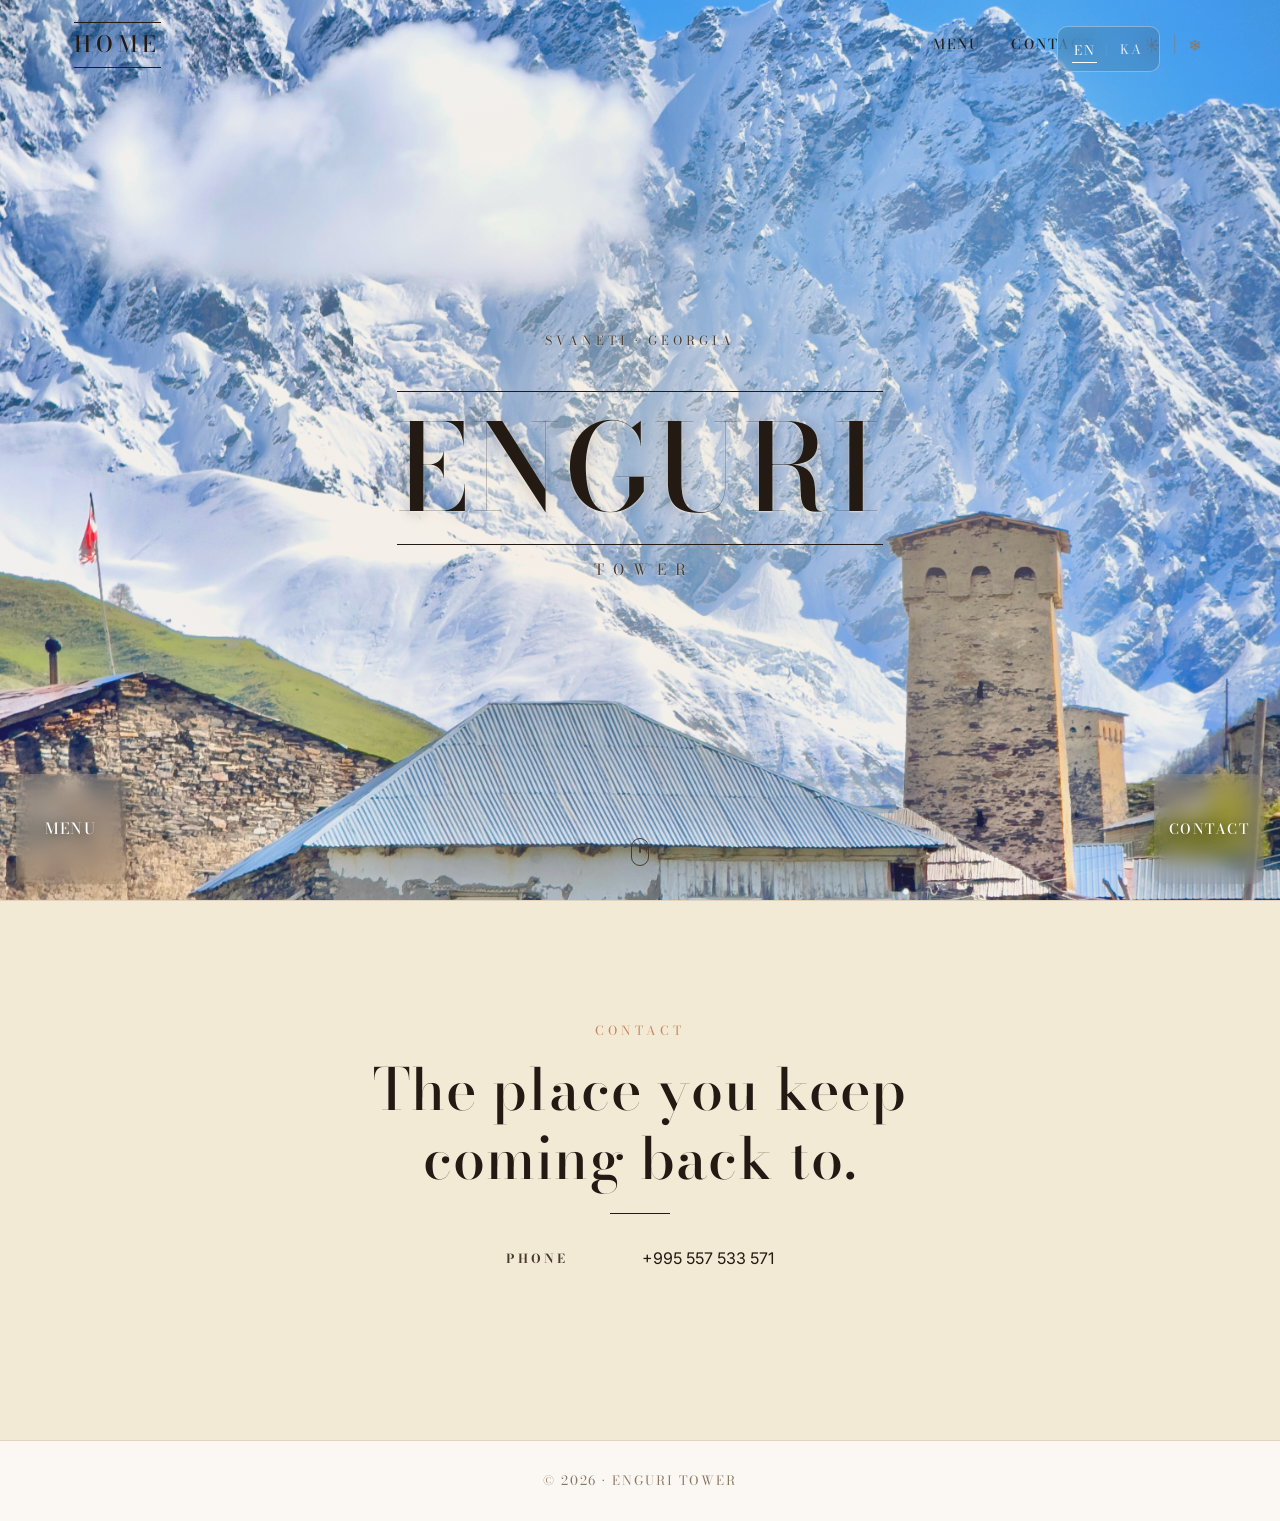
==== commit e9d7df8b: "Add files via upload" ====
--- a/index.html
+++ b/index.html
@@ -21,17 +21,17 @@
       <div class="nav-container">
         <a href="#home" class="brand">
           <span class="brand-name">
-            <span class="lang-en">MENU</span>
-            <span class="lang-ka">მენიუ</span>
+            <span class="lang-en">HOME</span>
+            <span class="lang-ka">მთავარი</span>
           </span>
         </a>
 
         <nav class="nav-links" id="navLinks">
-          <a href="#menu">
+          <a href="menu.html">
             <span class="lang-en">Menu</span>
             <span class="lang-ka">მენიუ</span>
           </a>
-          <a href="#contact">
+          <a href="contact.html">
             <span class="lang-en">Contact</span>
             <span class="lang-ka">კონტაქტი</span>
           </a>
@@ -75,118 +75,20 @@
           <span class="hero-sub-label">TOWER</span>
         </div>
 
-        <div class="hero-menu-btns" id="menu">
-          <a href="dishes.html" class="hero-menu-btn hero-menu-btn--dishes" aria-label="Dishes menu">
-            <span class="hero-menu-btn-label">
-              <span class="lang-en">Dishes</span>
-              <span class="lang-ka">კერძები</span>
-            </span>
-          </a>
-          <a href="drinks.html" class="hero-menu-btn hero-menu-btn--drinks" aria-label="Drinks menu">
-            <span class="hero-menu-btn-label">
-              <span class="lang-en">Drinks</span>
-              <span class="lang-ka">სასმელები</span>
-            </span>
-          </a>
-          <a href="desserts.html" class="hero-menu-btn hero-menu-btn--desserts" aria-label="Desserts menu">
-            <span class="hero-menu-btn-label">
-              <span class="lang-en">Desserts</span>
-              <span class="lang-ka">დესერტები</span>
+        <div class="hero-menu-btns">
+          <a href="menu.html" class="hero-menu-btn hero-frosted-btn" aria-label="Menu">
+            <span class="hero-menu-btn-label hero-frosted-label">
+              <span class="lang-en">MENU</span>
+              <span class="lang-ka">მენიუ</span>
             </span>
           </a>
         </div>
 
         <div class="hero-social-btns">
-          <a
-            href="https://www.instagram.com/ushguli_enguri_tower"
-            target="_blank"
-            rel="noopener"
-            class="hero-menu-btn hero-social-btn hero-social-btn--instagram"
-            aria-label="Instagram"
-          >
-            <span class="hero-social-btn-inner">
-              <span class="hero-menu-btn-label hero-social-label">Instagram</span>
-              <span class="hero-social-icon" aria-hidden="true">
-                <svg viewBox="0 0 24 24" xmlns="http://www.w3.org/2000/svg">
-                  <defs>
-                    <linearGradient id="ig-grad" x1="0%" y1="100%" x2="100%" y2="0%">
-                      <stop offset="0%" stop-color="#feda75" />
-                      <stop offset="25%" stop-color="#fa7e1e" />
-                      <stop offset="50%" stop-color="#d62976" />
-                      <stop offset="75%" stop-color="#962fbf" />
-                      <stop offset="100%" stop-color="#4f5bd5" />
-                    </linearGradient>
-                  </defs>
-                  <path fill="url(#ig-grad)" d="M12 2.163c3.204 0 3.584.012 4.85.07 3.252.148 4.771 1.691 4.919 4.919.058 1.265.069 1.645.069 4.849 0 3.205-.012 3.584-.069 4.849-.149 3.225-1.664 4.771-4.919 4.919-1.266.058-1.644.07-4.85.07-3.204 0-3.584-.012-4.849-.07-3.26-.149-4.771-1.699-4.919-4.92-.058-1.265-.07-1.644-.07-4.849 0-3.204.013-3.583.07-4.849.149-3.227 1.664-4.771 4.919-4.919 1.266-.057 1.645-.069 4.849-.069zm0-2.163c-3.259 0-3.667.014-4.947.072-4.358.2-6.78 2.618-6.98 6.98-.059 1.281-.073 1.689-.073 4.948 0 3.259.014 3.668.072 4.948.2 4.358 2.618 6.78 6.98 6.98 1.281.058 1.689.072 4.948.072 3.259 0 3.668-.014 4.948-.072 4.354-.2 6.782-2.618 6.979-6.98.059-1.28.073-1.689.073-4.948 0-3.259-.014-3.667-.072-4.947-.196-4.354-2.617-6.78-6.979-6.98-1.281-.059-1.69-.073-4.949-.073zm0 5.838a6.162 6.162 0 100 12.324 6.162 6.162 0 000-12.324zm0 10.162a3.999 3.999 0 110-8.001 3.999 3.999 0 010 8.001zm6.406-11.845a1.44 1.44 0 11-2.881.001 1.44 1.44 0 012.881-.001z" />
-                </svg>
-              </span>
-            </span>
-          </a>
-          <a
-            href="https://www.facebook.com/share/1EehbcJi3u/"
-            target="_blank"
-            rel="noopener"
-            class="hero-menu-btn hero-social-btn hero-social-btn--facebook"
-            aria-label="Facebook"
-          >
-            <span class="hero-social-btn-inner">
-              <span class="hero-menu-btn-label hero-social-label">Facebook</span>
-              <span class="hero-social-icon" aria-hidden="true">
-                <svg viewBox="0 0 24 24" xmlns="http://www.w3.org/2000/svg">
-                  <path fill="#1877F2" d="M24 12.073C24 5.405 18.627 0 12 0S0 5.405 0 12.073C0 18.1 4.388 23.094 10.125 24v-8.437H7.078v-3.49h3.047V9.43c0-3.007 1.792-4.669 4.533-4.669 1.312 0 2.686.235 2.686.235v2.953H15.83c-1.491 0-1.956.925-1.956 1.874v2.25h3.328l-.532 3.49h-2.796V24C19.612 23.094 24 18.1 24 12.073z" />
-                </svg>
-              </span>
-            </span>
-          </a>
-          <a
-            href="https://www.tiktok.com/@enguritower"
-            target="_blank"
-            rel="noopener"
-            class="hero-menu-btn hero-social-btn hero-social-btn--tiktok"
-            aria-label="TikTok"
-          >
-            <span class="hero-social-btn-inner">
-              <span class="hero-menu-btn-label hero-social-label">TikTok</span>
-              <span class="hero-social-icon" aria-hidden="true">
-                <svg viewBox="0 0 24 24" xmlns="http://www.w3.org/2000/svg">
-                  <path
-                    fill="#25F4EE"
-                    d="M19.59 6.69a4.83 4.83 0 0 1-3.77-4.25V2h-3.45v13.67a2.89 2.89 0 0 1-5.2 1.74 2.89 2.89 0 0 1 2.31-4.64 2.93 2.93 0 0 1 .88.13V9.4a6.07 6.07 0 0 0-1-.05A6.34 6.34 0 0 0 5 20.1a6.34 6.34 0 0 0 10.86-4.43v-7a8.16 8.16 0 0 0 4.77 1.52v-3.4a4.85 4.85 0 0 1-1-.1z"
-                    transform="translate(-0.9, 0.9)"
-                  />
-                  <path
-                    fill="#FE2C55"
-                    d="M19.59 6.69a4.83 4.83 0 0 1-3.77-4.25V2h-3.45v13.67a2.89 2.89 0 0 1-5.2 1.74 2.89 2.89 0 0 1 2.31-4.64 2.93 2.93 0 0 1 .88.13V9.4a6.07 6.07 0 0 0-1-.05A6.34 6.34 0 0 0 5 20.1a6.34 6.34 0 0 0 10.86-4.43v-7a8.16 8.16 0 0 0 4.77 1.52v-3.4a4.85 4.85 0 0 1-1-.1z"
-                    transform="translate(0.9, -0.9)"
-                  />
-                  <path
-                    fill="#000000"
-                    d="M19.59 6.69a4.83 4.83 0 0 1-3.77-4.25V2h-3.45v13.67a2.89 2.89 0 0 1-5.2 1.74 2.89 2.89 0 0 1 2.31-4.64 2.93 2.93 0 0 1 .88.13V9.4a6.07 6.07 0 0 0-1-.05A6.34 6.34 0 0 0 5 20.1a6.34 6.34 0 0 0 10.86-4.43v-7a8.16 8.16 0 0 0 4.77 1.52v-3.4a4.85 4.85 0 0 1-1-.1z"
-                  />
-                </svg>
-              </span>
-            </span>
-          </a>
-          <a
-            href="https://www.google.com/maps/place/Enguri+Tower/@42.9155616,43.0113449,17z/data=!4m6!3m5!1s0x405bb8790fb25a5d:0x3c9f4476089a1a04!8m2!3d42.9155616!4d43.0113449!16s%2Fg%2F11fxb3dl4j"
-            target="_blank"
-            rel="noopener"
-            class="hero-menu-btn hero-social-btn hero-social-btn--maps"
-            aria-label="Google Maps"
-          >
-            <span class="hero-social-btn-inner">
-              <span class="hero-menu-btn-label hero-social-label">
-                <span class="lang-en">Maps</span>
-                <span class="lang-ka">რუკა</span>
-              </span>
-              <span class="hero-social-icon" aria-hidden="true">
-                <svg viewBox="0 0 24 24" xmlns="http://www.w3.org/2000/svg">
-                  <path fill="#EA4335" d="M12 2C8.13 2 5 5.13 5 9c0 5.25 7 13 7 13s7-7.75 7-13c0-3.87-3.13-7-7-7z" />
-                  <circle fill="#FBBC04" cx="12" cy="9" r="2.5" />
-                  <path fill="#34A853" d="M12 2c1.73 0 3.32.58 4.59 1.55C14.95 5.05 13 7.2 13 9.5c0 .28.03.55.08.81C10.6 9.1 8.5 6.8 8.5 4c.97-.64 2.12-1 3.5-1z" />
-                  <path fill="#4285F4" d="M12 2c2.47 0 4.68 1.01 6.29 2.64C16.7 6.5 14.5 8.5 12 8.5c-.28 0-.55-.03-.81-.08.05-.26.08-.53.08-.81 0-2.3-1.95-4.45-3.59-5.95A6.96 6.96 0 0112 2z" />
-                </svg>
-              </span>
+          <a href="contact.html" class="hero-menu-btn hero-frosted-btn" aria-label="Contact">
+            <span class="hero-menu-btn-label hero-frosted-label">
+              <span class="lang-en">CONTACT</span>
+              <span class="lang-ka">კონტაქტი</span>
             </span>
           </a>
         </div>
--- a/styles.css
+++ b/styles.css
@@ -623,29 +623,30 @@
   }
 }
 
-.hero-menu-btns,
-.hero-social-btns {
+.hero-menu-btns {
   position: absolute;
-  top: 50%;
-  transform: translateY(-50%);
+  bottom: 16px;
+  left: 16px;
   z-index: 4;
   display: flex;
   flex-direction: column;
-  gap: 12px;
-}
-
-.hero-menu-btns {
-  left: 16px;
+  gap: 8px;
 }
 
 .hero-social-btns {
+  position: absolute;
+  bottom: 16px;
   right: 16px;
+  z-index: 4;
+  display: flex;
+  flex-direction: column;
+  gap: 8px;
 }
 
 .hero-menu-btn {
   position: relative;
-  width: 132px;
-  height: 132px;
+  width: 88px;
+  height: 88px;
   background-size: cover;
   background-position: center;
   border: 1px solid var(--ink);
@@ -655,7 +656,7 @@
   text-decoration: none;
   color: var(--snow);
   overflow: hidden;
-  border-radius: 16px;
+  border-radius: 10px;
   transition: transform var(--transition), border-color var(--transition),
     box-shadow var(--transition);
   box-shadow: 0 4px 24px rgba(20, 24, 28, 0.28);
@@ -673,10 +674,9 @@
   background-image: url("https://images.unsplash.com/photo-1587314168485-3236d6710814?auto=format&fit=crop&w=1000&q=80");
 }
 
-.hero-social-btn--instagram,
-.hero-social-btn--facebook,
-.hero-social-btn--tiktok,
-.hero-social-btn--maps {
+.hero-frosted-btn {
+  width: 110px;
+  height: 110px;
   background-image: none;
   background-color: rgba(20, 24, 28, 0.14);
   backdrop-filter: blur(10px);
@@ -685,20 +685,9 @@
   justify-content: center;
 }
 
-.hero-social-btn-inner {
-  position: relative;
-  z-index: 1;
-  display: flex;
-  flex-direction: column;
-  align-items: center;
-  justify-content: center;
-  gap: 10px;
-  width: 100%;
-  height: 100%;
-  padding: 14px 10px;
-}
-
-.hero-social-label {
+.hero-frosted-label {
+  font-size: 0.74rem;
+  letter-spacing: 0.13em;
   color: var(--snow);
   -webkit-text-stroke: 0.4px rgba(20, 24, 28, 0.85);
   paint-order: stroke fill;
@@ -710,26 +699,44 @@
     0 2px 6px rgba(0, 0, 0, 0.45);
   padding: 0;
   line-height: 1.2;
-}
-
-.hero-social-icon {
-  display: flex;
-  align-items: center;
-  justify-content: center;
-  flex-shrink: 0;
-}
-
-.hero-social-icon svg {
-  width: 34px;
-  height: 34px;
-  display: block;
-}
-
-.hero-social-btn--tiktok .hero-social-icon svg {
-  filter: drop-shadow(0 1px 2px rgba(0, 0, 0, 0.35));
-}
-
-.hero-social-btn::before {
+  text-align: center;
+}
+
+.hero-menu-btns .hero-frosted-btn {
+  border: none;
+  box-shadow: 0 4px 20px rgba(20, 24, 28, 0.2);
+}
+
+.hero-menu-btns .hero-frosted-btn:hover {
+  border: none;
+}
+
+.hero-menu-btns .hero-frosted-label {
+  font-size: 0.96rem;
+  letter-spacing: 0.1em;
+  -webkit-text-stroke: 0;
+  paint-order: unset;
+  text-shadow: 0 2px 8px rgba(0, 0, 0, 0.5);
+}
+
+.hero-social-btns .hero-frosted-btn {
+  border: none;
+  box-shadow: 0 4px 20px rgba(20, 24, 28, 0.2);
+}
+
+.hero-social-btns .hero-frosted-btn:hover {
+  border: none;
+}
+
+.hero-social-btns .hero-frosted-label {
+  font-size: 0.88rem;
+  letter-spacing: 0.1em;
+  -webkit-text-stroke: 0;
+  paint-order: unset;
+  text-shadow: 0 2px 8px rgba(0, 0, 0, 0.5);
+}
+
+.hero-frosted-btn::before {
   content: "";
   position: absolute;
   inset: 0;
@@ -742,11 +749,11 @@
   pointer-events: none;
 }
 
-html[data-season="summer"] .hero-social-btn {
+html[data-season="summer"] .hero-frosted-btn {
   background-color: rgba(36, 26, 20, 0.12);
 }
 
-html[data-season="summer"] .hero-social-btn::before {
+html[data-season="summer"] .hero-frosted-btn::before {
   background: linear-gradient(
     160deg,
     rgba(255, 248, 235, 0.14) 0%,
@@ -754,7 +761,7 @@
   );
 }
 
-.hero-menu-btn:not(.hero-social-btn)::before {
+.hero-menu-btn:not(.hero-frosted-btn)::before {
   content: "";
   position: absolute;
   inset: 0;
@@ -770,12 +777,19 @@
   position: relative;
   z-index: 1;
   font-family: var(--font-display);
-  font-size: 0.72rem;
+  font-size: 0.58rem;
   font-weight: 500;
-  letter-spacing: 0.22em;
+  letter-spacing: 0.16em;
   text-transform: uppercase;
-  padding: 14px 10px;
+  padding: 8px 6px;
   text-shadow: 0 1px 4px rgba(0, 0, 0, 0.45);
+}
+
+.hero-menu-btn--dishes .hero-menu-btn-label,
+.hero-menu-btn--drinks .hero-menu-btn-label {
+  font-size: 0.78rem;
+  letter-spacing: 0.1em;
+  padding: 8px 4px;
 }
 
 .hero-menu-btn:hover {
@@ -793,7 +807,7 @@
   box-shadow: 0 4px 24px rgba(36, 26, 20, 0.22);
 }
 
-html[data-season="summer"] .hero-menu-btn:not(.hero-social-btn)::before {
+html[data-season="summer"] .hero-menu-btn:not(.hero-frosted-btn)::before {
   background: linear-gradient(
     to top,
     rgba(36, 26, 20, 0.78) 0%,
@@ -989,6 +1003,172 @@
   justify-content: center;
   gap: 14px;
   margin-top: 8px;
+}
+
+/* ---------- Contact page ---------- */
+.contact-page {
+  padding-top: 60px;
+}
+
+.contact-phone-block {
+  text-align: center;
+  margin-bottom: 48px;
+}
+
+.contact-phone-label {
+  font-family: var(--font-display);
+  font-size: 0.78rem;
+  letter-spacing: 0.24em;
+  text-transform: uppercase;
+  color: var(--ink-soft);
+  margin-bottom: 10px;
+}
+
+.contact-phone-link {
+  font-family: var(--font-display);
+  font-size: clamp(1.4rem, 3vw, 1.8rem);
+  letter-spacing: 0.06em;
+  color: var(--ink);
+  text-decoration: none;
+  transition: color var(--transition);
+}
+
+.contact-phone-link:hover {
+  color: var(--accent-strong);
+}
+
+.social-grid {
+  display: grid;
+  grid-template-columns: repeat(2, 1fr);
+  gap: 20px;
+  max-width: 480px;
+  margin: 0 auto 56px;
+}
+
+.social-card {
+  display: flex;
+  flex-direction: column;
+  align-items: center;
+  justify-content: center;
+  gap: 14px;
+  min-height: 140px;
+  padding: 24px 16px;
+  border: 1px solid var(--line);
+  background-color: var(--bg);
+  text-decoration: none;
+  color: var(--ink);
+  transition: transform var(--transition), border-color var(--transition),
+    box-shadow var(--transition);
+}
+
+.social-card:hover {
+  transform: translateY(-3px);
+  border-color: var(--ink);
+  box-shadow: 0 8px 24px rgba(20, 24, 28, 0.1);
+}
+
+.social-card-icon svg {
+  width: 36px;
+  height: 36px;
+  display: block;
+}
+
+.social-card-name {
+  font-family: var(--font-display);
+  font-size: 0.78rem;
+  font-weight: 500;
+  letter-spacing: 0.18em;
+  text-transform: uppercase;
+}
+
+/* ---------- Menu hub page ---------- */
+.menu-hub-page {
+  padding-top: 60px;
+}
+
+.menu-hub-grid {
+  display: grid;
+  grid-template-columns: 1fr;
+  gap: 20px;
+  max-width: 480px;
+  margin: 0 auto 56px;
+}
+
+.menu-hub-card {
+  position: relative;
+  display: flex;
+  align-items: flex-end;
+  justify-content: center;
+  min-height: 140px;
+  padding: 24px 16px;
+  border: 1px solid var(--ink);
+  border-radius: 10px;
+  background-size: cover;
+  background-position: center;
+  text-decoration: none;
+  color: var(--snow);
+  overflow: hidden;
+  box-shadow: 0 4px 24px rgba(20, 24, 28, 0.18);
+  transition: transform var(--transition), border-color var(--transition),
+    box-shadow var(--transition);
+}
+
+.menu-hub-card::before {
+  content: "";
+  position: absolute;
+  inset: 0;
+  background: linear-gradient(
+    to top,
+    rgba(20, 24, 28, 0.82) 0%,
+    rgba(20, 24, 28, 0.15) 58%
+  );
+  transition: opacity var(--transition);
+}
+
+.menu-hub-card:hover {
+  transform: translateY(-3px);
+  border-color: var(--snow);
+  box-shadow: 0 8px 28px rgba(20, 24, 28, 0.28);
+}
+
+.menu-hub-card:hover::before {
+  opacity: 0.88;
+}
+
+.menu-hub-card--dishes {
+  background-image: url("dishes.jpeg");
+}
+
+.menu-hub-card--drinks {
+  background-image: url("https://images.unsplash.com/photo-1510812431401-41d2bd2722f3?auto=format&fit=crop&w=1000&q=80");
+}
+
+.menu-hub-card--desserts {
+  background-image: url("https://images.unsplash.com/photo-1587314168485-3236d6710814?auto=format&fit=crop&w=1000&q=80");
+}
+
+.menu-hub-card-name {
+  position: relative;
+  z-index: 1;
+  font-family: var(--font-display);
+  font-size: 0.95rem;
+  font-weight: 500;
+  letter-spacing: 0.18em;
+  text-transform: uppercase;
+  text-shadow: 0 1px 4px rgba(0, 0, 0, 0.45);
+}
+
+html[data-season="summer"] .menu-hub-card {
+  border-color: rgba(36, 26, 20, 0.85);
+  box-shadow: 0 4px 24px rgba(36, 26, 20, 0.16);
+}
+
+html[data-season="summer"] .menu-hub-card::before {
+  background: linear-gradient(
+    to top,
+    rgba(36, 26, 20, 0.78) 0%,
+    rgba(36, 26, 20, 0.1) 58%
+  );
 }
 
 /* ---------- Footer ---------- */
@@ -1262,37 +1442,57 @@
 
   .hero-menu-btns,
   .hero-social-btns {
-    gap: 10px;
+    gap: 8px;
   }
 
   .hero-menu-btns {
+    bottom: 12px;
     left: 12px;
   }
 
   .hero-social-btns {
+    bottom: 12px;
     right: 12px;
   }
 
   .hero-menu-btn {
-    width: 96px;
-    height: 96px;
-    border-radius: 12px;
+    width: 64px;
+    height: 64px;
+    border-radius: 8px;
   }
 
   .hero-menu-btn-label {
+    font-size: 0.48rem;
+    letter-spacing: 0.1em;
+    padding: 6px 3px;
+  }
+
+  .hero-menu-btn--dishes .hero-menu-btn-label,
+  .hero-menu-btn--drinks .hero-menu-btn-label {
     font-size: 0.62rem;
-    letter-spacing: 0.16em;
-    padding: 10px 6px;
-  }
-
-  .hero-social-btn-inner {
-    gap: 8px;
-    padding: 10px 6px;
-  }
-
-  .hero-social-icon svg {
-    width: 28px;
-    height: 28px;
+    letter-spacing: 0.07em;
+    padding: 6px 2px;
+  }
+
+  .hero-frosted-btn {
+    width: 80px;
+    height: 80px;
+  }
+
+  .hero-frosted-label {
+    font-size: 0.58rem;
+    letter-spacing: 0.1em;
+    padding: 6px 3px;
+  }
+
+  .hero-menu-btns .hero-frosted-label {
+    font-size: 0.76rem;
+    letter-spacing: 0.08em;
+  }
+
+  .hero-social-btns .hero-frosted-label {
+    font-size: 0.7rem;
+    letter-spacing: 0.08em;
   }
 
   .eyebrow {
@@ -1339,6 +1539,37 @@
 
   .contact-actions .btn {
     width: 100%;
+  }
+
+  .social-grid {
+    gap: 14px;
+    max-width: 100%;
+  }
+
+  .social-card {
+    min-height: 120px;
+    padding: 20px 12px;
+    gap: 10px;
+  }
+
+  .social-card-icon svg {
+    width: 30px;
+    height: 30px;
+  }
+
+  .social-card-name {
+    font-size: 0.68rem;
+    letter-spacing: 0.14em;
+  }
+
+  .menu-hub-card {
+    min-height: 120px;
+    padding: 20px 12px;
+  }
+
+  .menu-hub-card-name {
+    font-size: 0.82rem;
+    letter-spacing: 0.14em;
   }
 
   .page-header {
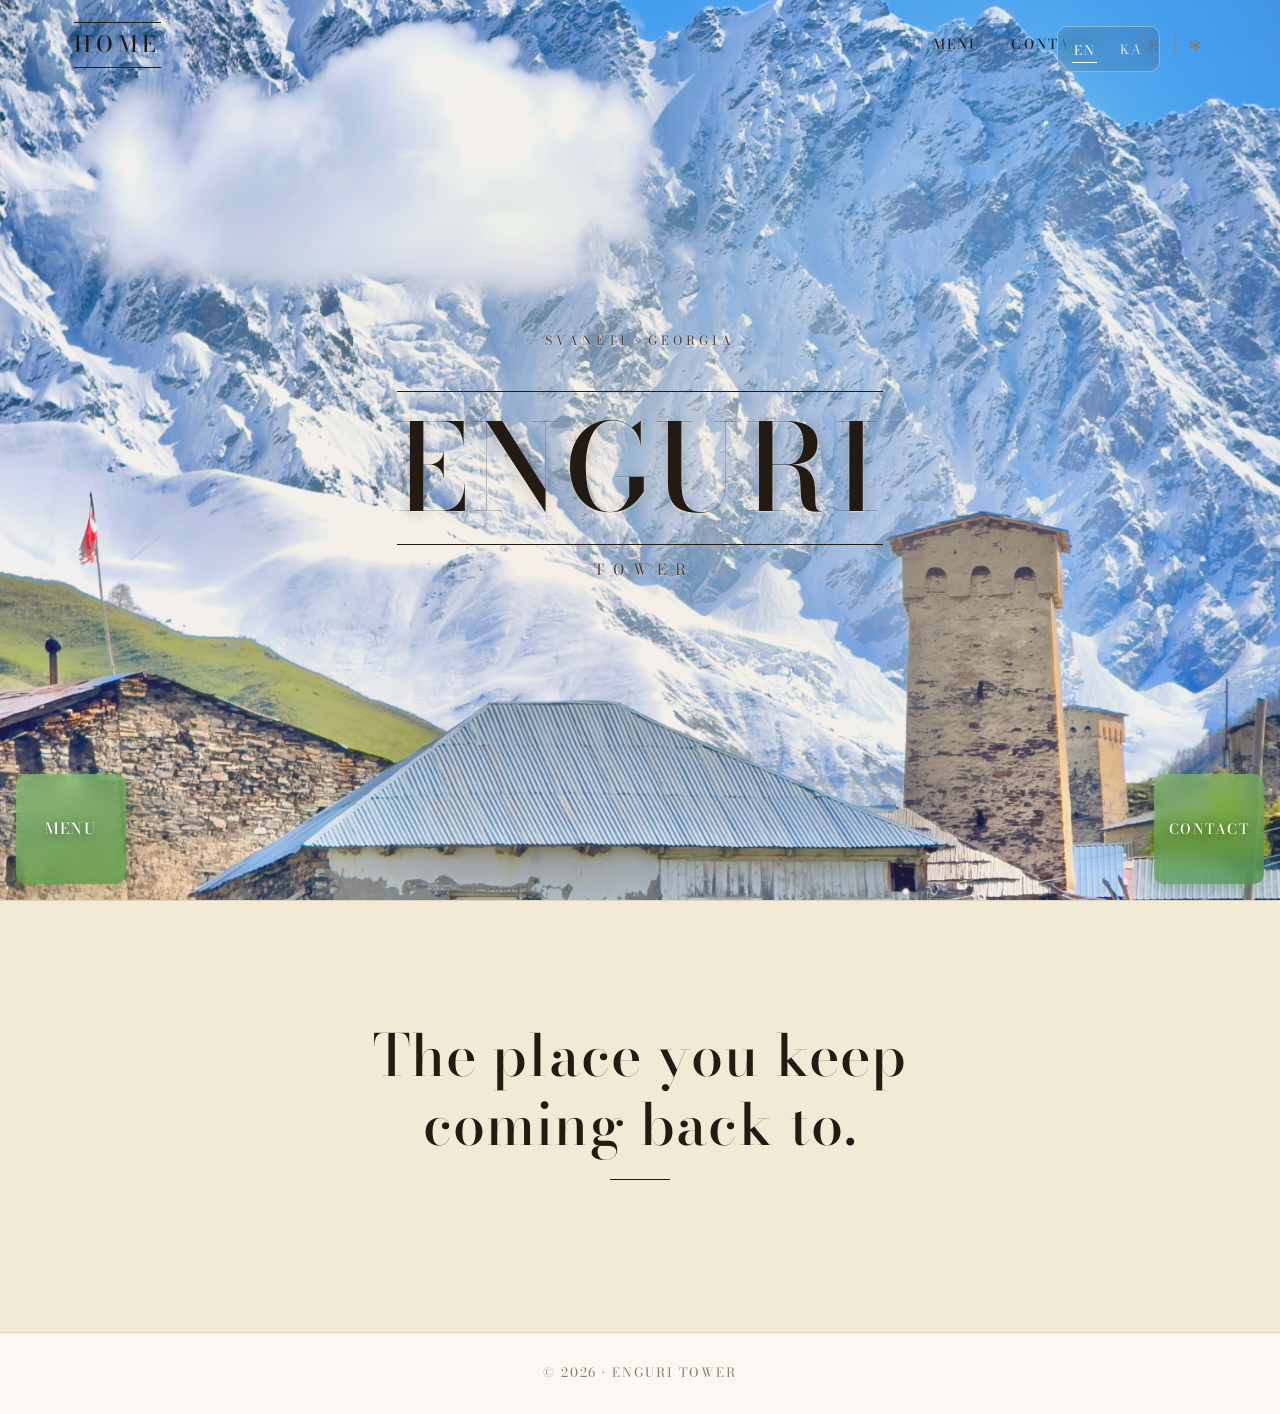
==== commit f312e092: "Add files via upload" ====
--- a/index.html
+++ b/index.html
@@ -92,33 +92,16 @@
             </span>
           </a>
         </div>
-
-        <a href="#contact" class="scroll-indicator" aria-label="Scroll down">
-          <span></span>
-        </a>
       </section>
 
-      <section class="contact" id="contact">
+      <section class="contact tagline-section">
         <div class="container">
           <div class="contact-info contact-centered">
-            <p class="section-eyebrow">
-              <span class="lang-en">Contact</span>
-              <span class="lang-ka">კონტაქტი</span>
-            </p>
             <h2 class="section-title">
               <span class="lang-en">The place you keep coming back to.</span>
               <span class="lang-ka">ადგილი, სადაც ყოველთვის ბრუნდები.</span>
             </h2>
             <span class="rule"></span>
-            <ul class="contact-list">
-              <li>
-                <strong>
-                  <span class="lang-en">Phone</span>
-                  <span class="lang-ka">ტელეფონი</span>
-                </strong>
-                <a href="tel:+995557533571">+995 557 533 571</a>
-              </li>
-            </ul>
           </div>
         </div>
       </section>
--- a/styles.css
+++ b/styles.css
@@ -664,6 +664,7 @@
 
 .hero-menu-btn--dishes {
   background-image: url("dishes.jpeg");
+  background-position: center 68%;
 }
 
 .hero-menu-btn--drinks {
@@ -704,11 +705,21 @@
 
 .hero-menu-btns .hero-frosted-btn {
   border: none;
-  box-shadow: 0 4px 20px rgba(20, 24, 28, 0.2);
+  background-color: rgba(28, 120, 72, 0.48);
+  box-shadow: 0 4px 20px rgba(18, 92, 52, 0.32);
+}
+
+.hero-menu-btns .hero-frosted-btn::before {
+  background: linear-gradient(
+    160deg,
+    rgba(180, 235, 180, 0.35) 0%,
+    rgba(28, 120, 72, 0.38) 100%
+  );
 }
 
 .hero-menu-btns .hero-frosted-btn:hover {
   border: none;
+  background-color: rgba(28, 120, 72, 0.58);
 }
 
 .hero-menu-btns .hero-frosted-label {
@@ -721,11 +732,21 @@
 
 .hero-social-btns .hero-frosted-btn {
   border: none;
-  box-shadow: 0 4px 20px rgba(20, 24, 28, 0.2);
+  background-color: rgba(22, 128, 68, 0.46);
+  box-shadow: 0 4px 20px rgba(14, 98, 52, 0.3);
+}
+
+.hero-social-btns .hero-frosted-btn::before {
+  background: linear-gradient(
+    160deg,
+    rgba(180, 235, 180, 0.34) 0%,
+    rgba(22, 128, 68, 0.36) 100%
+  );
 }
 
 .hero-social-btns .hero-frosted-btn:hover {
   border: none;
+  background-color: rgba(22, 128, 68, 0.56);
 }
 
 .hero-social-btns .hero-frosted-label {
@@ -753,6 +774,40 @@
   background-color: rgba(36, 26, 20, 0.12);
 }
 
+html[data-season="summer"] .hero-menu-btns .hero-frosted-btn {
+  background-color: rgba(58, 148, 48, 0.46);
+  box-shadow: 0 4px 20px rgba(38, 118, 32, 0.28);
+}
+
+html[data-season="summer"] .hero-menu-btns .hero-frosted-btn::before {
+  background: linear-gradient(
+    160deg,
+    rgba(200, 245, 170, 0.38) 0%,
+    rgba(58, 148, 48, 0.36) 100%
+  );
+}
+
+html[data-season="summer"] .hero-menu-btns .hero-frosted-btn:hover {
+  background-color: rgba(58, 148, 48, 0.56);
+}
+
+html[data-season="summer"] .hero-social-btns .hero-frosted-btn {
+  background-color: rgba(48, 138, 42, 0.44);
+  box-shadow: 0 4px 20px rgba(32, 108, 28, 0.26);
+}
+
+html[data-season="summer"] .hero-social-btns .hero-frosted-btn::before {
+  background: linear-gradient(
+    160deg,
+    rgba(200, 245, 170, 0.36) 0%,
+    rgba(48, 138, 42, 0.34) 100%
+  );
+}
+
+html[data-season="summer"] .hero-social-btns .hero-frosted-btn:hover {
+  background-color: rgba(48, 138, 42, 0.54);
+}
+
 html[data-season="summer"] .hero-frosted-btn::before {
   background: linear-gradient(
     160deg,
@@ -888,7 +943,7 @@
 .dish-dishes {
   background-image: url("dishes.jpeg"),
     linear-gradient(160deg, #e3e8ec, #c7d0d7);
-  background-position: center 100%;
+  background-position: center 68%;
 }
 .dish-drinks {
   background-image: url("https://images.unsplash.com/photo-1510812431401-41d2bd2722f3?auto=format&fit=crop&w=1000&q=80"),
@@ -1137,6 +1192,7 @@
 
 .menu-hub-card--dishes {
   background-image: url("dishes.jpeg");
+  background-position: center 68%;
 }
 
 .menu-hub-card--drinks {
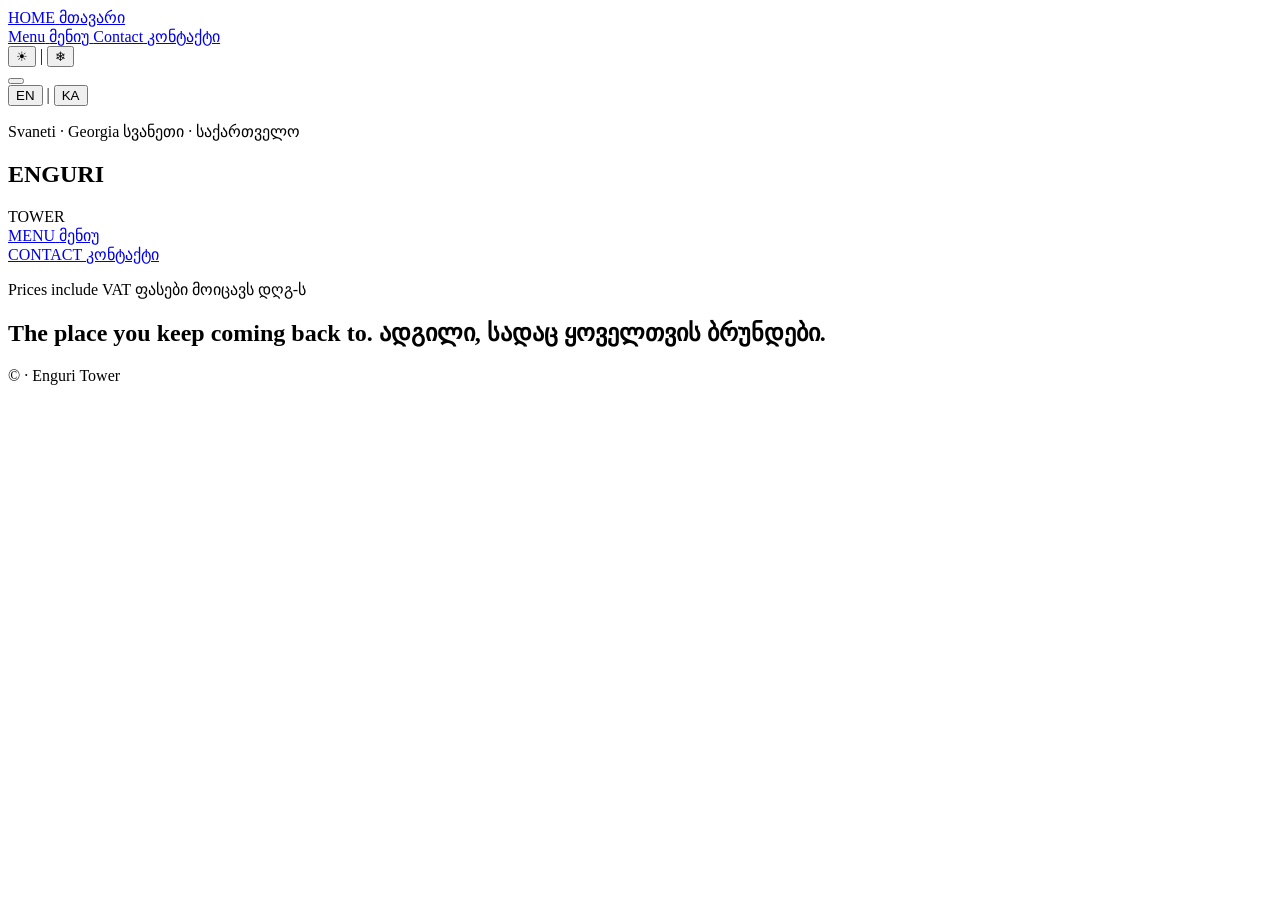
==== commit c6752b59: "Add files via upload" ====
--- a/index.html
+++ b/index.html
@@ -92,6 +92,11 @@
             </span>
           </a>
         </div>
+
+        <p class="hero-vat-note">
+          <span class="lang-en">Prices include VAT</span>
+          <span class="lang-ka">ფასები მოიცავს დღგ-ს</span>
+        </p>
       </section>
 
       <section class="contact tagline-section">
